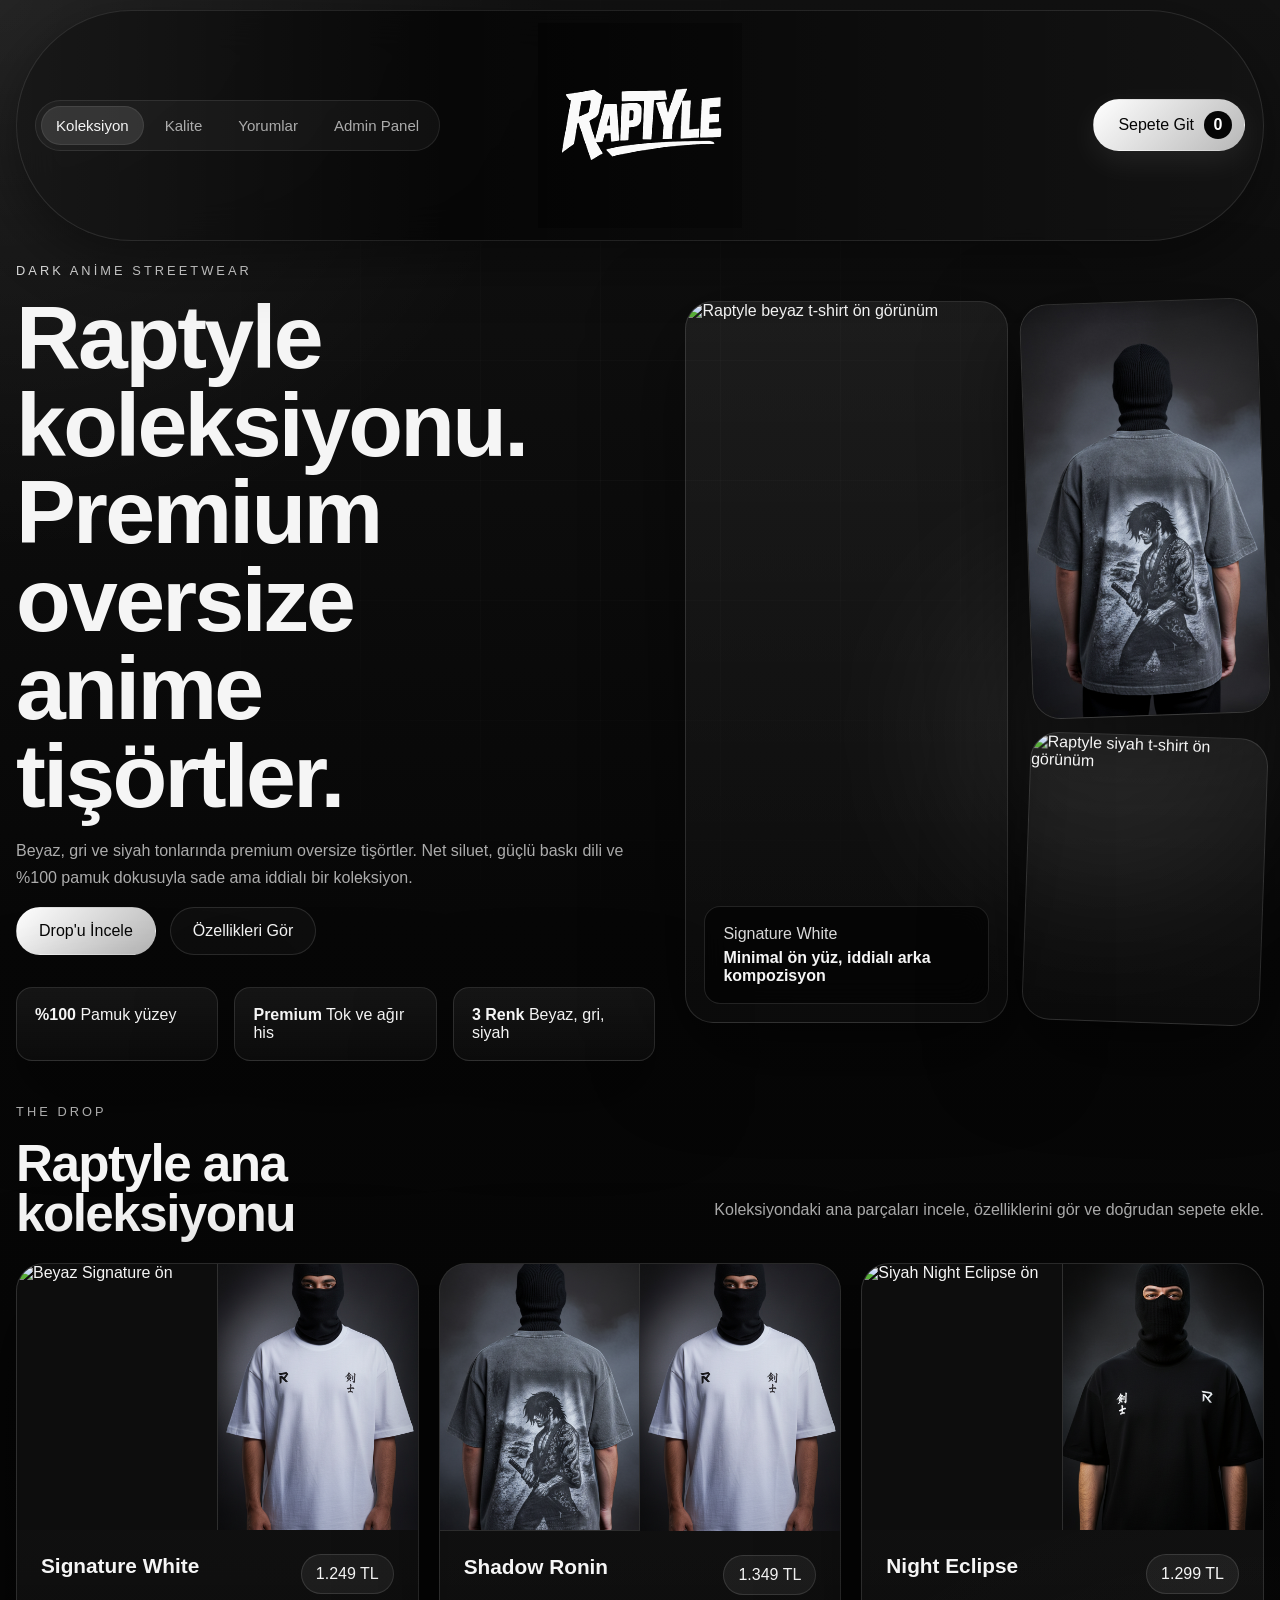
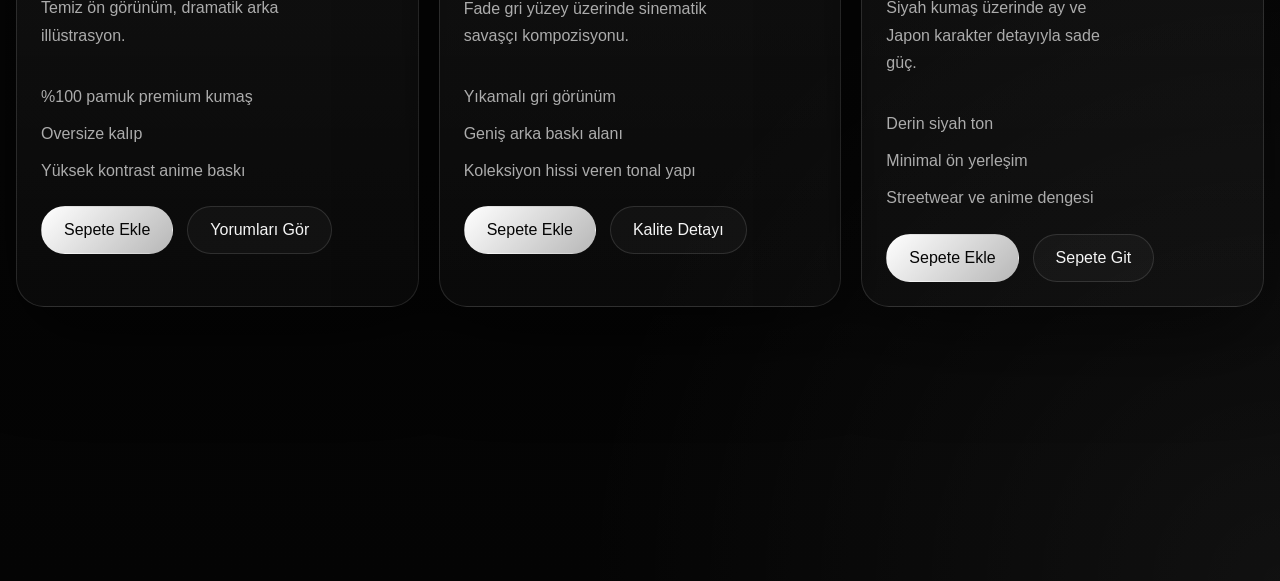
==== index.html @ 667a7235 "ilk yükleme" ====
<!DOCTYPE html>
<html lang="tr">
  <head>
    <meta charset="UTF-8" />
    <meta name="viewport" content="width=device-width, initial-scale=1.0" />
    <title>Raptyle | Koleksiyon</title>
    <meta
      name="description"
      content="Raptyle premium anime streetwear koleksiyonu. Oversize kalıp, %100 pamuk ve koyu estetik bir marka deneyimi."
    />
    <link rel="stylesheet" href="./styles.css" />
  </head>
  <body data-page="home">
    <div class="site-shell">
      <header class="topbar">
        <nav class="nav">
          <a class="active" href="./index.html">Koleksiyon</a>
          <a href="./kalite.html">Kalite</a>
          <a href="./yorumlar.html">Yorumlar</a>
          <a href="./admin.html">Admin Panel</a>
        </nav>
        <a class="brand brand-inline" href="./index.html" aria-label="Raptyle ana sayfa">
          <img src="./images/logo.png" alt="Raptyle logo" />
        </a>
        <div class="topbar-actions">
          <a class="button primary cart-link" href="./sepet.html">
            Sepete Git
            <span class="cart-count" data-cart-count>0</span>
          </a>
        </div>
      </header>

      <main>
        <section class="hero hero-home">
          <div class="hero-copy reveal">
            <p class="eyebrow">Dark Anime Streetwear</p>
            <h1>Raptyle koleksiyonu. Premium oversize anime tişörtler.</h1>
            <p class="hero-text">
              Beyaz, gri ve siyah tonlarında premium oversize tişörtler. Net siluet,
              güçlü baskı dili ve %100 pamuk dokusuyla sade ama iddialı bir koleksiyon.
            </p>
            <div class="hero-actions">
              <a class="button primary" href="#urunler">Drop'u İncele</a>
              <a class="button secondary" href="./kalite.html">Özellikleri Gör</a>
            </div>
            <ul class="hero-metrics" aria-label="Marka özellikleri">
              <li>
                <strong>%100</strong>
                <span>Pamuk yüzey</span>
              </li>
              <li>
                <strong>Premium</strong>
                <span>Tok ve ağır his</span>
              </li>
              <li>
                <strong>3 Renk</strong>
                <span>Beyaz, gri, siyah</span>
              </li>
            </ul>
          </div>

          <div class="hero-showcase reveal stagger-1">
            <article class="floating-card tall">
              <img src="./images/beyaz ön.jpg" alt="Raptyle beyaz t-shirt ön görünüm" />
              <div class="floating-meta">
                <span>Signature White</span>
                <strong>Minimal ön yüz, iddialı arka kompozisyon</strong>
              </div>
            </article>
            <article class="floating-card small tilt-left">
              <img src="./images/gri_arka.jpg" alt="Raptyle gri t-shirt arka görünüm" />
            </article>
            <article class="floating-card small tilt-right">
              <img src="./images/siyah ön.jpg" alt="Raptyle siyah t-shirt ön görünüm" />
            </article>
          </div>
        </section>

        <section class="collection" id="urunler">
          <div class="section-heading reveal">
            <div>
              <p class="eyebrow">The Drop</p>
              <h2>Raptyle ana koleksiyonu</h2>
            </div>
            <p>
              Koleksiyondaki ana parçaları incele, özelliklerini gör ve doğrudan sepete ekle.
            </p>
          </div>

          <div class="product-grid">
            <article class="product-card reveal">
              <div class="product-gallery">
                <img src="./images/beyaz ön.jpg" alt="Beyaz Signature ön" />
                <img src="./images/beyaz arka.jpg" alt="Beyaz Signature arka" />
              </div>
              <div class="product-body">
                <div class="product-head">
                  <div>
                    <h3>Signature White</h3>
                    <p>Temiz ön görünüm, dramatik arka illüstrasyon.</p>
                  </div>
                  <span class="price">1.249 TL</span>
                </div>
                <ul class="product-specs">
                  <li>%100 pamuk premium kumaş</li>
                  <li>Oversize kalıp</li>
                  <li>Yüksek kontrast anime baskı</li>
                </ul>
                <div class="product-actions">
                  <button
                    class="button primary add-to-cart"
                    type="button"
                    data-product-id="signature-white"
                    data-product-name="Signature White"
                    data-product-price="1249"
                    data-product-image="./images/beyaz ön.jpg"
                  >
                    Sepete Ekle
                  </button>
                  <a class="button secondary" href="./yorumlar.html">Yorumları Gör</a>
                </div>
              </div>
            </article>

            <article class="product-card reveal stagger-1">
              <div class="product-gallery">
                <img src="./images/gri_arka.jpg" alt="Gri Shadow Ronin arka" />
                <img src="./images/beyaz arka.jpg" alt="Gri Shadow Ronin detay görünüm" />
              </div>
              <div class="product-body">
                <div class="product-head">
                  <div>
                    <h3>Shadow Ronin</h3>
                    <p>Fade gri yüzey üzerinde sinematik savaşçı kompozisyonu.</p>
                  </div>
                  <span class="price">1.349 TL</span>
                </div>
                <ul class="product-specs">
                  <li>Yıkamalı gri görünüm</li>
                  <li>Geniş arka baskı alanı</li>
                  <li>Koleksiyon hissi veren tonal yapı</li>
                </ul>
                <div class="product-actions">
                  <button
                    class="button primary add-to-cart"
                    type="button"
                    data-product-id="shadow-ronin"
                    data-product-name="Shadow Ronin"
                    data-product-price="1349"
                    data-product-image="./images/gri_arka.jpg"
                  >
                    Sepete Ekle
                  </button>
                  <a class="button secondary" href="./kalite.html">Kalite Detayı</a>
                </div>
              </div>
            </article>

            <article class="product-card reveal stagger-2">
              <div class="product-gallery">
                <img src="./images/siyah ön.jpg" alt="Siyah Night Eclipse ön" />
                <img src="./images/siyah arka.jpg" alt="Siyah Night Eclipse ikinci görünüm" />
              </div>
              <div class="product-body">
                <div class="product-head">
                  <div>
                    <h3>Night Eclipse</h3>
                    <p>Siyah kumaş üzerinde ay ve Japon karakter detayıyla sade güç.</p>
                  </div>
                  <span class="price">1.299 TL</span>
                </div>
                <ul class="product-specs">
                  <li>Derin siyah ton</li>
                  <li>Minimal ön yerleşim</li>
                  <li>Streetwear ve anime dengesi</li>
                </ul>
                <div class="product-actions">
                  <button
                    class="button primary add-to-cart"
                    type="button"
                    data-product-id="night-eclipse"
                    data-product-name="Night Eclipse"
                    data-product-price="1299"
                    data-product-image="./images/siyah ön.jpg"
                  >
                    Sepete Ekle
                  </button>
                  <a class="button secondary" href="./sepet.html">Sepete Git</a>
                </div>
              </div>
            </article>
          </div>
        </section>

        <section class="premium-banner reveal">
          <p>Premium Streetwear</p>
        </section>
      </main>
    </div>

    <script src="./script.js"></script>
  </body>
</html>
---- styles.css ----
:root {
  --bg: #050505;
  --bg-alt: #0d0d0d;
  --panel: rgba(255, 255, 255, 0.05);
  --panel-strong: rgba(255, 255, 255, 0.08);
  --line: rgba(255, 255, 255, 0.12);
  --line-strong: rgba(255, 255, 255, 0.22);
  --text: #f5f5f5;
  --muted: #acacac;
  --accent: #ededed;
  --shadow: 0 28px 90px rgba(0, 0, 0, 0.5);
  --radius-xl: 28px;
  --radius-lg: 22px;
  --radius-md: 16px;
}

* {
  box-sizing: border-box;
}

html {
  scroll-behavior: smooth;
}

body {
  margin: 0;
  min-height: 100vh;
  color: var(--text);
  background:
    radial-gradient(circle at top left, rgba(255, 255, 255, 0.08), transparent 22%),
    radial-gradient(circle at bottom right, rgba(255, 255, 255, 0.05), transparent 28%),
    linear-gradient(180deg, #121212 0%, #070707 42%, #040404 100%);
  font-family: "Manrope", "Avenir Next", "Segoe UI", "Helvetica Neue", Arial, sans-serif;
  overflow-x: hidden;
}

body::before {
  content: "";
  position: fixed;
  inset: 0;
  pointer-events: none;
  background-image:
    linear-gradient(rgba(255, 255, 255, 0.025) 1px, transparent 1px),
    linear-gradient(90deg, rgba(255, 255, 255, 0.025) 1px, transparent 1px);
  background-size: 120px 120px;
  mask-image: radial-gradient(circle at center, black, transparent 78%);
}

img {
  display: block;
  width: 100%;
}

a {
  color: inherit;
  text-decoration: none;
}

button,
input,
select,
textarea {
  font: inherit;
}

.site-shell {
  width: min(1600px, calc(100% - 32px));
  margin: 0 auto;
  padding-bottom: 56px;
}

.topbar {
  position: sticky;
  top: 10px;
  z-index: 40;
  display: grid;
  grid-template-columns: 1fr auto 1fr;
  align-items: center;
  gap: clamp(12px, 3vw, 42px);
  padding: 12px 18px;
  margin-top: 8px;
  border: 1px solid rgba(255, 255, 255, 0.1);
  border-radius: 999px;
  backdrop-filter: blur(20px) saturate(150%);
  background:
    linear-gradient(90deg, rgba(255, 255, 255, 0.06), transparent 35%, rgba(255, 255, 255, 0.05)),
    rgba(5, 5, 5, 0.78);
  box-shadow: 0 18px 58px rgba(0, 0, 0, 0.42);
}

.brand-inline {
  display: inline-flex;
  align-items: center;
  justify-self: center;
  width: clamp(150px, 16vw, 230px);
  padding: 0;
  transition: transform 180ms ease;
}

.brand-inline:hover {
  transform: translateY(-2px);
}

.brand-inline img {
  width: 100%;
  height: auto;
  display: block;
  mix-blend-mode: screen;
  filter: brightness(1.22) contrast(1.18);
  opacity: 0.98;
}

.nav,
.topbar-actions,
.hero-actions,
.product-actions,
.cta-actions {
  display: flex;
  align-items: center;
  gap: 14px;
}

.nav {
  justify-self: start;
  gap: 6px;
  padding: 5px;
  border-radius: 999px;
  border: 1px solid rgba(255, 255, 255, 0.09);
  background: rgba(255, 255, 255, 0.04);
  color: var(--muted);
}

.topbar-actions {
  justify-self: end;
}

.nav a {
  position: relative;
  padding: 11px 15px;
  border-radius: 999px;
  font-size: 0.94rem;
  transition: color 180ms ease, background 180ms ease, box-shadow 180ms ease;
}

.nav a::after {
  display: none;
}

.nav a:hover,
.nav a.active {
  color: var(--text);
  background: rgba(255, 255, 255, 0.1);
  box-shadow: inset 0 0 0 1px rgba(255, 255, 255, 0.08);
}

.button {
  display: inline-flex;
  align-items: center;
  justify-content: center;
  min-height: 48px;
  padding: 0 22px;
  border-radius: 999px;
  border: 1px solid var(--line);
  cursor: pointer;
  transition:
    transform 180ms ease,
    border-color 180ms ease,
    background 180ms ease,
    box-shadow 180ms ease;
}

.button:hover {
  transform: translateY(-2px);
  box-shadow: 0 14px 30px rgba(0, 0, 0, 0.25);
}

.button.primary {
  color: #050505;
  border-color: transparent;
  background: linear-gradient(135deg, #ffffff, #b7b7b7);
}

.button.secondary {
  background: rgba(255, 255, 255, 0.03);
  color: var(--text);
}

.button.small {
  min-height: 42px;
}

.cart-link {
  gap: 10px;
  min-height: 52px;
  padding-inline: 24px 12px;
  box-shadow: 0 10px 32px rgba(255, 255, 255, 0.08);
}

.cart-count {
  min-width: 28px;
  height: 28px;
  padding: 0 8px;
  display: inline-flex;
  align-items: center;
  justify-content: center;
  border-radius: 999px;
  background: #050505;
  color: #050505;
  color: #fff;
  font-weight: 700;
}

main {
  display: grid;
  gap: 34px;
}

.hero {
  display: grid;
  grid-template-columns: 1.05fr 0.95fr;
  gap: 30px;
  align-items: center;
  min-height: calc(100vh - 110px);
  padding: 24px 0 6px;
}

.hero-home::after {
  content: "";
  position: absolute;
  inset: auto 0 0 auto;
  width: 340px;
  height: 340px;
  filter: blur(80px);
  background: rgba(255, 255, 255, 0.08);
  border-radius: 50%;
  z-index: -1;
}

.eyebrow {
  margin: 0 0 16px;
  text-transform: uppercase;
  letter-spacing: 0.24em;
  color: #dadada;
  font-size: 0.8rem;
}

.hero h1,
.section-heading h2,
.featured-copy h2,
.cta-panel h2,
.split-copy h2 {
  margin: 0;
  font-family: "Manrope", "Avenir Next", "Segoe UI", "Helvetica Neue", Arial, sans-serif;
  font-weight: 800;
  line-height: 0.98;
  letter-spacing: -0.03em;
}

.hero h1 {
  font-size: clamp(2.9rem, 7vw, 6.2rem);
  max-width: 11ch;
}

.hero-text,
.section-heading p,
.product-head p,
.product-specs,
.split-copy p,
.stat-card p,
.review-card p,
.empty-cart p,
.cart-summary p,
.featured-copy p {
  color: var(--muted);
  line-height: 1.7;
}

.hero-metrics,
.featured-badges,
.spec-list,
.timeline {
  list-style: none;
  padding: 0;
  margin: 0;
}

.hero-metrics {
  display: grid;
  grid-template-columns: repeat(3, minmax(0, 1fr));
  gap: 16px;
  margin-top: 32px;
}

.hero-metrics li,
.product-card,
.floating-card,
.featured-strip,
.stat-card,
.review-shell,
.review-form,
.rating-summary,
.cart-layout,
.cart-summary,
.empty-cart,
.cta-panel,
.timeline li {
  border: 1px solid var(--line);
  background: linear-gradient(180deg, rgba(255, 255, 255, 0.06), rgba(255, 255, 255, 0.025));
  box-shadow: var(--shadow);
}

.hero-metrics li {
  padding: 18px;
  border-radius: var(--radius-md);
}

.hero-showcase {
  display: grid;
  grid-template-columns: 1.15fr 0.85fr;
  gap: 18px;
  min-height: 0;
}

.floating-card {
  position: relative;
  overflow: hidden;
  border-radius: var(--radius-xl);
  transform: translateZ(0);
  animation: drift 8s ease-in-out infinite;
}

.floating-card.tall {
  grid-row: span 2;
  min-height: min(68vh, 760px);
}

.floating-card.small {
  min-height: min(32vh, 320px);
}

.floating-card img {
  height: 100%;
  object-fit: cover;
  transition: transform 380ms ease;
}

.floating-card:hover img,
.product-card:hover img {
  transform: scale(1.04);
}

.tilt-left {
  animation-delay: 0.4s;
  transform: rotate(-2deg);
}

.tilt-right {
  animation-delay: 0.7s;
  transform: rotate(2deg);
}

.floating-meta {
  position: absolute;
  left: 18px;
  right: 18px;
  bottom: 18px;
  padding: 18px;
  border-radius: var(--radius-md);
  border: 1px solid var(--line);
  background: rgba(0, 0, 0, 0.58);
  backdrop-filter: blur(14px);
}

.floating-meta span {
  display: block;
  color: #d9d9d9;
  margin-bottom: 6px;
}

.featured-strip,
.cta-panel,
.content-split,
.review-header {
  border-radius: var(--radius-xl);
}

.featured-strip {
  display: grid;
  grid-template-columns: 1fr auto;
  gap: 24px;
  padding: 30px;
}

.featured-badges {
  display: flex;
  align-items: center;
  flex-wrap: wrap;
  gap: 12px;
  justify-content: flex-end;
}

.featured-badges span,
.tag {
  padding: 12px 16px;
  border-radius: 999px;
  border: 1px solid var(--line);
  background: rgba(255, 255, 255, 0.04);
  color: #dcdcdc;
}

.section-heading {
  display: flex;
  align-items: end;
  justify-content: space-between;
  gap: 18px;
}

.section-heading h2,
.featured-copy h2,
.split-copy h2,
.cta-panel h2 {
  font-size: clamp(2.1rem, 4vw, 4.4rem);
  max-width: 11ch;
}

.section-heading p {
  max-width: 600px;
}

.collection {
  display: grid;
  gap: 24px;
}

.product-grid,
.stats-grid {
  display: grid;
  grid-template-columns: repeat(3, minmax(0, 1fr));
  gap: 20px;
}

.product-card {
  overflow: hidden;
  border-radius: var(--radius-xl);
  transition: transform 220ms ease, border-color 220ms ease;
}

.product-card:hover {
  transform: translateY(-4px);
  border-color: var(--line-strong);
}

.product-gallery {
  display: grid;
  grid-template-columns: 1fr 1fr;
  gap: 1px;
  background: var(--line);
}

.product-gallery img {
  aspect-ratio: 3 / 4;
  object-fit: cover;
  background: var(--bg-alt);
}

.product-body {
  padding: 24px;
}

.product-head {
  display: flex;
  justify-content: space-between;
  align-items: start;
  gap: 16px;
}

.product-head h3,
.review-form h3,
.cart-summary h3 {
  margin: 0 0 8px;
  font-size: 1.3rem;
}

.price {
  white-space: nowrap;
  padding: 10px 14px;
  border-radius: 999px;
  background: rgba(255, 255, 255, 0.06);
  border: 1px solid var(--line);
}

.product-specs {
  margin: 18px 0 22px;
  padding: 0;
  list-style: none;
}

.product-specs li + li,
.spec-list li + li,
.timeline li + li {
  margin-top: 10px;
}

.product-actions {
  flex-wrap: wrap;
}

.content-split {
  display: grid;
  grid-template-columns: 0.95fr 1.05fr;
  gap: 24px;
}

.split-copy,
.split-visual,
.review-shell,
.cart-layout {
  border: 1px solid var(--line);
  box-shadow: var(--shadow);
}

.split-copy,
.review-shell,
.cart-layout {
  padding: 30px;
  background: linear-gradient(180deg, rgba(255, 255, 255, 0.055), rgba(255, 255, 255, 0.02));
}

.split-visual {
  overflow: hidden;
  border-radius: var(--radius-xl);
}

.split-visual img {
  height: 100%;
  object-fit: cover;
}

.spec-list li {
  color: var(--muted);
}

.quality-feature-grid {
  display: grid;
  grid-template-columns: repeat(2, minmax(0, 1fr));
  gap: 14px;
  margin-top: 26px;
}

.quality-feature-card {
  padding: 18px;
  border-radius: var(--radius-lg);
  border: 1px solid var(--line);
  background: rgba(255, 255, 255, 0.04);
}

.quality-feature-card span {
  display: inline-block;
  margin-bottom: 10px;
  color: #d8d8d8;
  letter-spacing: 0.12em;
  text-transform: uppercase;
  font-size: 0.78rem;
}

.quality-feature-card strong {
  display: block;
  margin-bottom: 8px;
  font-size: 1.05rem;
}

.quality-feature-card p {
  margin: 0;
  color: var(--muted);
  line-height: 1.65;
}

.stats-grid {
  margin-top: 8px;
}

.stat-card {
  padding: 26px;
  border-radius: var(--radius-xl);
}

.stat-card strong {
  display: block;
  margin-bottom: 10px;
  font-size: 2rem;
}

.timeline {
  display: grid;
  gap: 14px;
}

.timeline li {
  padding: 22px;
  border-radius: var(--radius-lg);
}

.timeline h3 {
  margin: 0 0 8px;
}

.review-header {
  display: grid;
  grid-template-columns: 320px 1fr;
  gap: 22px;
}

.rating-summary,
.review-shell {
  padding: 28px;
}

.rating-circle {
  width: 190px;
  height: 190px;
  margin: 0 auto 24px;
  display: grid;
  place-items: center;
  border-radius: 50%;
  background:
    radial-gradient(circle at center, #101010 55%, transparent 56%),
    conic-gradient(#f4f4f4 0 82%, rgba(255, 255, 255, 0.08) 82% 100%);
}

.rating-circle strong {
  font-size: 3.25rem;
}

.rating-bars {
  display: grid;
  gap: 12px;
}

.rating-bars div {
  display: grid;
  grid-template-columns: 18px 1fr;
  gap: 12px;
  align-items: center;
}

.rating-bars span {
  color: var(--muted);
}

.rating-bars i {
  display: block;
  height: 8px;
  overflow: hidden;
  border-radius: 999px;
  background: rgba(255, 255, 255, 0.07);
}

.rating-bars b {
  display: block;
  height: 100%;
  background: linear-gradient(90deg, #ffffff, #7b7b7b);
}

.reviews-layout {
  display: grid;
  grid-template-columns: 1fr 420px;
  gap: 20px;
  margin-top: 22px;
}

.review-list,
.review-form {
  display: grid;
  gap: 14px;
}

.review-card {
  padding: 18px;
  border-radius: var(--radius-md);
  border: 1px solid var(--line);
  background: rgba(255, 255, 255, 0.03);
}

.review-head {
  display: flex;
  justify-content: space-between;
  gap: 14px;
  margin-bottom: 10px;
}

.review-head strong {
  display: block;
}

.review-head span,
.review-meta {
  color: var(--muted);
  font-size: 0.92rem;
}

.field-row {
  display: grid;
  grid-template-columns: 1fr 1fr;
  gap: 14px;
}

.review-form label {
  display: grid;
  gap: 8px;
}

.review-form input,
.review-form select,
.review-form textarea {
  width: 100%;
  padding: 14px 16px;
  color: var(--text);
  border-radius: 14px;
  border: 1px solid var(--line);
  background: rgba(255, 255, 255, 0.04);
}

.review-form textarea {
  resize: vertical;
  min-height: 140px;
}

.cart-layout {
  display: grid;
  grid-template-columns: 1fr 360px;
  gap: 22px;
  border-radius: var(--radius-xl);
}

.cart-items {
  display: grid;
  gap: 16px;
}

.cart-item {
  display: grid;
  grid-template-columns: 110px 1fr auto;
  gap: 18px;
  padding: 16px;
  border-radius: var(--radius-lg);
  border: 1px solid var(--line);
  background: rgba(255, 255, 255, 0.03);
}

.cart-item img {
  aspect-ratio: 1 / 1;
  object-fit: cover;
  border-radius: 14px;
}

.cart-item h3 {
  margin: 0 0 6px;
}

.cart-meta {
  color: var(--muted);
}

.quantity-row {
  display: flex;
  align-items: center;
  gap: 10px;
  margin-top: 16px;
}

.quantity-button,
.remove-button {
  display: inline-flex;
  align-items: center;
  justify-content: center;
  min-width: 38px;
  height: 38px;
  padding: 0 12px;
  border: 1px solid var(--line);
  color: var(--text);
  background: rgba(255, 255, 255, 0.04);
  border-radius: 999px;
  cursor: pointer;
}

.cart-summary,
.empty-cart {
  padding: 26px;
  border-radius: var(--radius-xl);
}

.admin-hero,
.admin-layout {
  display: grid;
  grid-template-columns: 1fr 360px;
  gap: 22px;
  align-items: stretch;
}

.admin-hero,
.admin-form,
.admin-summary,
.admin-product-card {
  border: 1px solid var(--line);
  background: linear-gradient(180deg, rgba(255, 255, 255, 0.055), rgba(255, 255, 255, 0.02));
  box-shadow: var(--shadow);
  border-radius: var(--radius-xl);
}

.admin-hero {
  padding: 32px;
  align-items: center;
}

.admin-hero h1,
.admin-form h2,
.admin-summary h2 {
  margin: 0 0 12px;
}

.admin-hero p,
.admin-note,
.admin-product-content p {
  color: var(--muted);
  line-height: 1.7;
}

.admin-hero-stat {
  display: grid;
  place-items: center;
  min-height: 210px;
  border-radius: 50%;
  border: 1px solid var(--line);
  background:
    radial-gradient(circle at center, rgba(255, 255, 255, 0.12), transparent 62%),
    rgba(255, 255, 255, 0.04);
}

.admin-hero-stat strong {
  display: block;
  font-size: clamp(3rem, 7vw, 6rem);
  line-height: 0.8;
}

.admin-hero-stat span {
  display: block;
  margin-top: 14px;
  color: var(--muted);
}

.admin-form,
.admin-summary {
  padding: 28px;
}

.admin-form {
  display: grid;
  gap: 14px;
}

.admin-form label {
  display: grid;
  gap: 8px;
}

.admin-form input,
.admin-form select,
.admin-form textarea {
  width: 100%;
  padding: 14px 16px;
  color: var(--text);
  border-radius: 14px;
  border: 1px solid var(--line);
  background: rgba(255, 255, 255, 0.04);
}

.admin-form textarea {
  resize: vertical;
  min-height: 130px;
}

.admin-form-actions,
.admin-product-actions,
.admin-product-meta {
  display: flex;
  flex-wrap: wrap;
  gap: 10px;
}

.admin-products-section {
  display: grid;
  gap: 22px;
}

.admin-product-list {
  display: grid;
  gap: 18px;
}

.admin-product-card {
  display: grid;
  grid-template-columns: 180px 1fr;
  overflow: hidden;
}

.admin-product-card.is-archived {
  opacity: 0.58;
}

.admin-product-card img {
  height: 100%;
  min-height: 240px;
  object-fit: cover;
}

.admin-product-content {
  padding: 24px;
  display: grid;
  gap: 14px;
}

.admin-product-head {
  display: flex;
  justify-content: space-between;
  gap: 18px;
}

.admin-product-head h3 {
  margin: 6px 0 0;
  font-size: 1.45rem;
}

.admin-product-head span,
.admin-product-meta span {
  color: var(--muted);
  font-size: 0.9rem;
}

.admin-product-head b,
.admin-product-meta span {
  padding: 9px 12px;
  border-radius: 999px;
  border: 1px solid var(--line);
  background: rgba(255, 255, 255, 0.04);
  white-space: nowrap;
}

.checkout-layout {
  display: grid;
  grid-template-columns: 1fr 420px;
  gap: 22px;
}

.checkout-form,
.checkout-summary {
  padding: 30px;
  border-radius: var(--radius-xl);
  border: 1px solid var(--line);
  background: linear-gradient(180deg, rgba(255, 255, 255, 0.055), rgba(255, 255, 255, 0.02));
  box-shadow: var(--shadow);
}

.checkout-form {
  display: grid;
  gap: 14px;
}

.checkout-form h1,
.checkout-summary h2 {
  margin: 0 0 10px;
}

.checkout-intro,
.checkout-status,
.checkout-payment-placeholder span {
  color: var(--muted);
  line-height: 1.7;
}

.checkout-form label {
  display: grid;
  gap: 8px;
}

.checkout-form input,
.checkout-form textarea {
  width: 100%;
  padding: 14px 16px;
  color: var(--text);
  border-radius: 14px;
  border: 1px solid var(--line);
  background: rgba(255, 255, 255, 0.04);
}

.checkout-form textarea {
  resize: vertical;
}

.checkout-payment-placeholder,
.checkout-status {
  padding: 18px;
  border-radius: var(--radius-lg);
  border: 1px dashed var(--line-strong);
  background: rgba(255, 255, 255, 0.035);
}

.checkout-payment-placeholder strong,
.checkout-payment-placeholder span {
  display: block;
}

.checkout-payment-placeholder strong {
  margin-bottom: 6px;
}

.checkout-items {
  display: grid;
  gap: 14px;
}

.checkout-item {
  display: grid;
  grid-template-columns: 74px 1fr auto;
  gap: 14px;
  align-items: center;
  padding: 14px;
  border-radius: var(--radius-lg);
  border: 1px solid var(--line);
  background: rgba(255, 255, 255, 0.035);
}

.checkout-item img {
  aspect-ratio: 1 / 1;
  object-fit: cover;
  border-radius: 12px;
}

.checkout-item span {
  display: block;
  margin-top: 6px;
  color: var(--muted);
  font-size: 0.92rem;
}

.checkout-status.is-success {
  color: #ffffff;
  border-style: solid;
  background: rgba(255, 255, 255, 0.08);
}

.summary-row {
  display: flex;
  justify-content: space-between;
  margin: 14px 0;
  color: var(--muted);
}

.summary-total {
  display: flex;
  justify-content: space-between;
  margin: 22px 0;
  padding-top: 18px;
  border-top: 1px solid var(--line);
  font-size: 1.25rem;
}

.cart-checkout-actions {
  display: grid;
  gap: 12px;
}

.checkout-cta {
  position: relative;
  display: grid;
  gap: 6px;
  padding: 20px 22px;
  overflow: hidden;
  border-radius: var(--radius-lg);
  color: #050505;
  background:
    linear-gradient(135deg, rgba(255, 255, 255, 0.98), rgba(180, 180, 180, 0.96));
  box-shadow: 0 18px 45px rgba(255, 255, 255, 0.1);
  transition: transform 180ms ease, box-shadow 180ms ease;
}

.checkout-cta::after {
  content: "";
  position: absolute;
  inset: 0;
  pointer-events: none;
  background: linear-gradient(110deg, transparent 20%, rgba(255, 255, 255, 0.55), transparent 55%);
  transform: translateX(-100%);
  transition: transform 420ms ease;
}

.checkout-cta:hover {
  transform: translateY(-3px);
  box-shadow: 0 24px 60px rgba(255, 255, 255, 0.14);
}

.checkout-cta:hover::after {
  transform: translateX(100%);
}

.checkout-cta span {
  font-size: 1.15rem;
  font-weight: 800;
}

.checkout-cta b {
  font-size: 0.9rem;
  color: rgba(5, 5, 5, 0.65);
}

.continue-shopping-link {
  display: inline-flex;
  justify-content: center;
  padding: 14px 18px;
  border-radius: 999px;
  border: 1px solid var(--line);
  color: var(--text);
  background: rgba(255, 255, 255, 0.035);
  transition: background 180ms ease, transform 180ms ease;
}

.continue-shopping-link:hover {
  transform: translateY(-2px);
  background: rgba(255, 255, 255, 0.08);
}

.toast {
  position: fixed;
  right: 22px;
  bottom: 22px;
  z-index: 70;
  padding: 14px 18px;
  border-radius: 14px;
  border: 1px solid var(--line);
  background: rgba(11, 11, 11, 0.92);
  box-shadow: var(--shadow);
  transform: translateY(20px);
  opacity: 0;
  pointer-events: none;
  transition: opacity 220ms ease, transform 220ms ease;
}

.toast.show {
  opacity: 1;
  transform: translateY(0);
}

.premium-banner {
  display: grid;
  place-items: center;
  min-height: 180px;
  margin-top: 4px;
  border-radius: var(--radius-xl);
  border: 1px solid var(--line);
  background:
    radial-gradient(circle at center, rgba(255, 255, 255, 0.12), transparent 48%),
    linear-gradient(180deg, rgba(255, 255, 255, 0.05), rgba(255, 255, 255, 0.02));
  box-shadow: var(--shadow);
  text-align: center;
}

.premium-banner p {
  margin: 0;
  font-family: "Manrope", "Avenir Next", "Segoe UI", "Helvetica Neue", Arial, sans-serif;
  font-weight: 800;
  font-size: clamp(2.4rem, 6vw, 5rem);
  letter-spacing: 0.08em;
  text-transform: uppercase;
  color: var(--accent);
}

.reveal {
  opacity: 0;
  transform: translateY(28px);
  transition: opacity 650ms ease, transform 650ms ease;
}

.reveal.in-view {
  opacity: 1;
  transform: translateY(0);
}

.stagger-1 {
  transition-delay: 120ms;
}

.stagger-2 {
  transition-delay: 220ms;
}

@keyframes drift {
  0%,
  100% {
    transform: translateY(0);
  }
  50% {
    transform: translateY(-8px);
  }
}

@media (max-width: 1180px) {
  .hero,
  .content-split,
  .review-header,
  .reviews-layout,
  .cart-layout,
  .admin-hero,
  .admin-layout,
  .checkout-layout,
  .section-heading,
  .featured-strip {
    grid-template-columns: 1fr;
  }

  .product-grid,
  .stats-grid {
    grid-template-columns: 1fr;
  }

  .hero {
    min-height: auto;
  }

  .hero-showcase {
    min-height: auto;
  }
}

@media (max-width: 820px) {
  .site-shell {
    width: min(100% - 18px, 1600px);
  }

  .topbar {
    grid-template-columns: 1fr;
    justify-items: center;
    border-radius: 34px;
    padding: 14px;
    top: 6px;
  }

  .brand-inline {
    width: 180px;
  }

  .nav {
    width: 100%;
    justify-content: center;
    flex-wrap: wrap;
    gap: 6px;
    justify-self: center;
  }

  .nav a {
    padding: 10px 13px;
  }

  .topbar-actions,
  .hero-actions,
  .product-actions,
  .cta-actions {
    width: 100%;
    flex-wrap: wrap;
    justify-content: center;
  }

  .hero-showcase,
  .hero-metrics,
  .field-row,
  .cart-item,
  .admin-product-card {
    grid-template-columns: 1fr;
  }

  .quality-feature-grid {
    grid-template-columns: 1fr;
  }

  .hero {
    padding-top: 10px;
  }

  .floating-card.tall,
  .floating-card.small {
    min-height: auto;
  }

  .product-gallery {
    grid-template-columns: 1fr;
  }
}
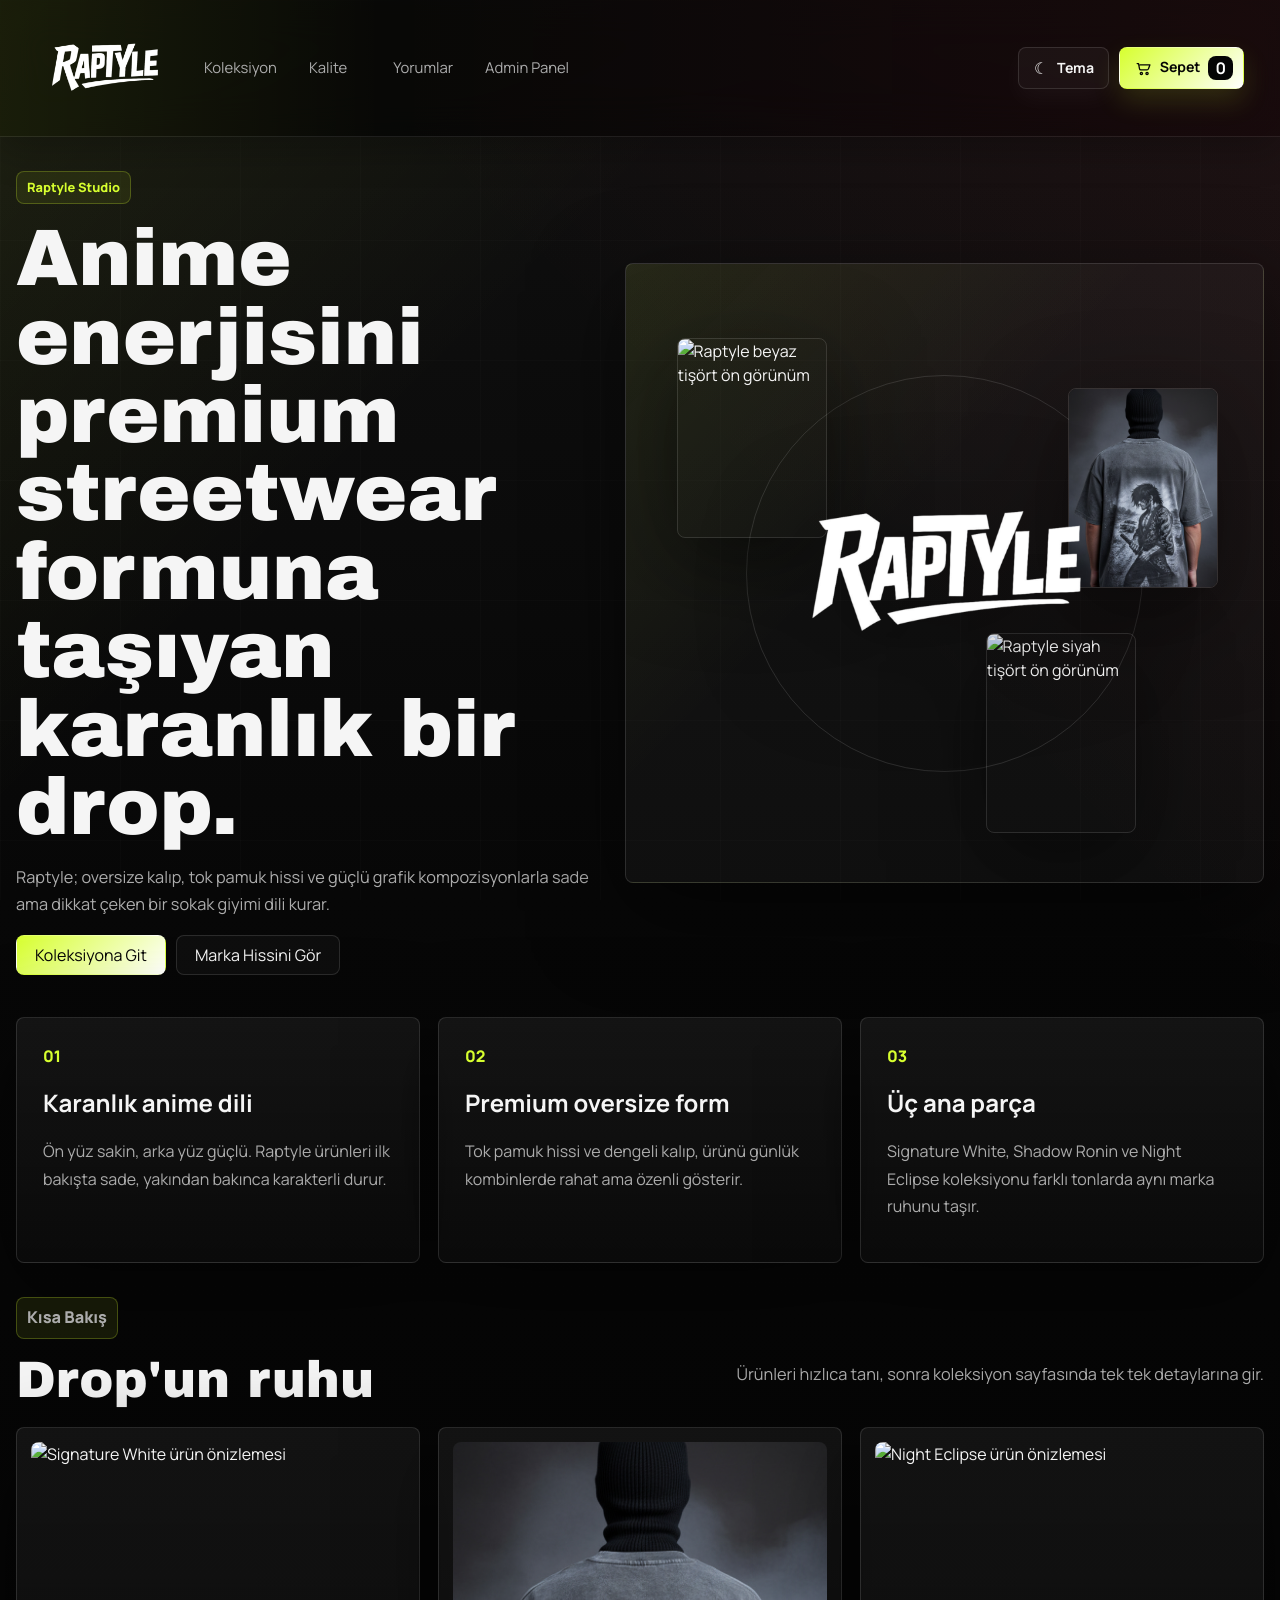
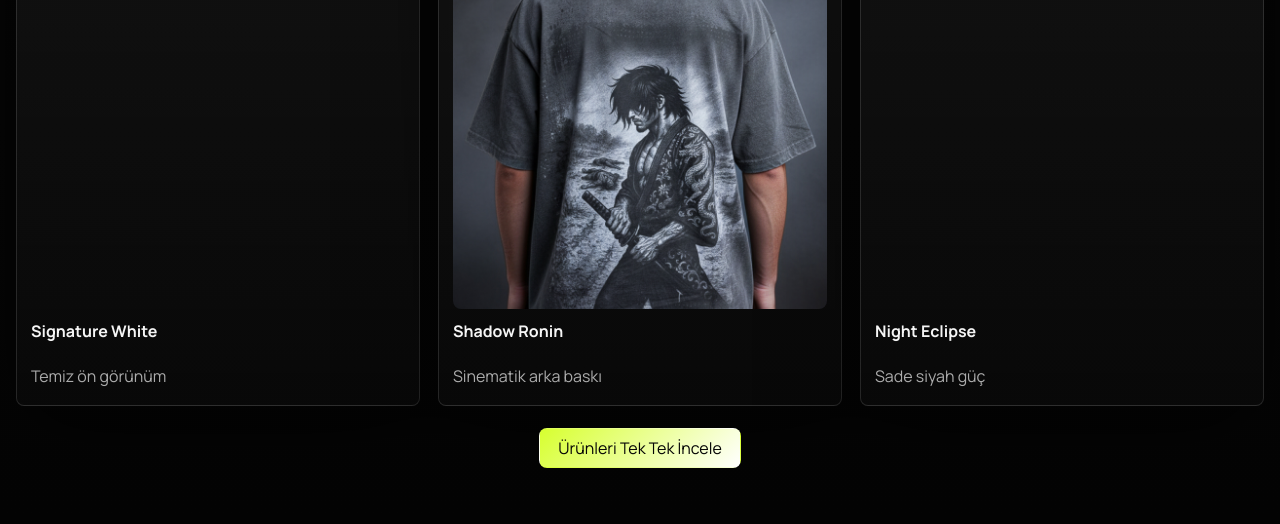
==== commit edb28139: "raptyle site" ====
--- a/index.html
+++ b/index.html
@@ -3,201 +3,125 @@
   <head>
     <meta charset="UTF-8" />
     <meta name="viewport" content="width=device-width, initial-scale=1.0" />
-    <title>Raptyle | Koleksiyon</title>
+    <title>Raptyle | Ana Sayfa</title>
     <meta
       name="description"
-      content="Raptyle premium anime streetwear koleksiyonu. Oversize kalıp, %100 pamuk ve koyu estetik bir marka deneyimi."
+      content="Raptyle premium anime streetwear markası. Oversize kalıp, güçlü grafik dil ve karanlık sokak estetiği."
     />
-    <link rel="stylesheet" href="./styles.css" />
+    <link rel="preconnect" href="https://fonts.googleapis.com" />
+    <link rel="preconnect" href="https://fonts.gstatic.com" crossorigin />
+    <link
+      href="https://fonts.googleapis.com/css2?family=Archivo+Black&family=Manrope:wght@400;500;600;700;800&display=swap&subset=latin-ext"
+      rel="stylesheet"
+    />
+    <link rel="stylesheet" href="./css/style.css" />
   </head>
   <body data-page="home">
     <div class="site-shell">
       <header class="topbar">
-        <nav class="nav">
-          <a class="active" href="./index.html">Koleksiyon</a>
+        <nav class="nav nav-left">
+          <a href="./koleksiyon.html">Koleksiyon</a>
           <a href="./kalite.html">Kalite</a>
-          <a href="./yorumlar.html">Yorumlar</a>
-          <a href="./admin.html">Admin Panel</a>
         </nav>
         <a class="brand brand-inline" href="./index.html" aria-label="Raptyle ana sayfa">
           <img src="./images/logo.png" alt="Raptyle logo" />
         </a>
+        <nav class="nav nav-right">
+          <a href="./yorumlar.html">Yorumlar</a>
+          <a href="./admin.html">Admin Panel</a>
+        </nav>
         <div class="topbar-actions">
-          <a class="button primary cart-link" href="./sepet.html">
-            Sepete Git
+          <button class="theme-toggle" type="button" data-theme-toggle aria-label="Temayı değiştir" aria-pressed="false">
+            <span class="theme-toggle-icon" aria-hidden="true">☾</span>
+            <span class="theme-toggle-label">Tema</span>
+          </button>
+          <a class="button primary cart-link" href="./sepet.html" aria-label="Sepet">
+            <svg viewBox="0 0 24 24" aria-hidden="true">
+              <path d="M3 5h2l1.3 7.2A2 2 0 0 0 8.3 14H17a2 2 0 0 0 1.9-1.4L21 7H7.1" />
+              <circle cx="9" cy="19" r="1.6" />
+              <circle cx="17" cy="19" r="1.6" />
+            </svg>
+            <span class="cart-label">Sepet</span>
             <span class="cart-count" data-cart-count>0</span>
           </a>
         </div>
       </header>
 
       <main>
-        <section class="hero hero-home">
-          <div class="hero-copy reveal">
-            <p class="eyebrow">Dark Anime Streetwear</p>
-            <h1>Raptyle koleksiyonu. Premium oversize anime tişörtler.</h1>
+        <section class="home-hero">
+          <div class="home-hero-copy reveal">
+            <p class="eyebrow">Raptyle Studio</p>
+            <h1>Anime enerjisini premium streetwear formuna taşıyan karanlık bir drop.</h1>
             <p class="hero-text">
-              Beyaz, gri ve siyah tonlarında premium oversize tişörtler. Net siluet,
-              güçlü baskı dili ve %100 pamuk dokusuyla sade ama iddialı bir koleksiyon.
+              Raptyle; oversize kalıp, tok pamuk hissi ve güçlü grafik kompozisyonlarla sade ama
+              dikkat çeken bir sokak giyimi dili kurar.
             </p>
             <div class="hero-actions">
-              <a class="button primary" href="#urunler">Drop'u İncele</a>
-              <a class="button secondary" href="./kalite.html">Özellikleri Gör</a>
+              <a class="button primary" href="./koleksiyon.html">Koleksiyona Git</a>
+              <a class="button secondary" href="./kalite.html">Marka Hissini Gör</a>
             </div>
-            <ul class="hero-metrics" aria-label="Marka özellikleri">
-              <li>
-                <strong>%100</strong>
-                <span>Pamuk yüzey</span>
-              </li>
-              <li>
-                <strong>Premium</strong>
-                <span>Tok ve ağır his</span>
-              </li>
-              <li>
-                <strong>3 Renk</strong>
-                <span>Beyaz, gri, siyah</span>
-              </li>
-            </ul>
           </div>
 
-          <div class="hero-showcase reveal stagger-1">
-            <article class="floating-card tall">
-              <img src="./images/beyaz ön.jpg" alt="Raptyle beyaz t-shirt ön görünüm" />
-              <div class="floating-meta">
-                <span>Signature White</span>
-                <strong>Minimal ön yüz, iddialı arka kompozisyon</strong>
-              </div>
-            </article>
-            <article class="floating-card small tilt-left">
-              <img src="./images/gri_arka.jpg" alt="Raptyle gri t-shirt arka görünüm" />
-            </article>
-            <article class="floating-card small tilt-right">
-              <img src="./images/siyah ön.jpg" alt="Raptyle siyah t-shirt ön görünüm" />
-            </article>
+          <div class="home-orbit reveal stagger-1" aria-label="Raptyle ürün özeti">
+            <img class="orbit-main" src="./images/logo.png" alt="Raptyle marka logosu" />
+            <img class="orbit-piece orbit-one" src="./images/beyaz ön.jpg" alt="Raptyle beyaz tişört ön görünüm" />
+            <img class="orbit-piece orbit-two" src="./images/gri_arka.jpg" alt="Raptyle gri tişört arka görünüm" />
+            <img class="orbit-piece orbit-three" src="./images/siyah ön.jpg" alt="Raptyle siyah tişört ön görünüm" />
           </div>
         </section>
 
-        <section class="collection" id="urunler">
-          <div class="section-heading reveal">
+        <section class="brand-summary">
+          <article class="summary-card reveal">
+            <span>01</span>
+            <h2>Karanlık anime dili</h2>
+            <p>Ön yüz sakin, arka yüz güçlü. Raptyle ürünleri ilk bakışta sade, yakından bakınca karakterli durur.</p>
+          </article>
+          <article class="summary-card reveal stagger-1">
+            <span>02</span>
+            <h2>Premium oversize form</h2>
+            <p>Tok pamuk hissi ve dengeli kalıp, ürünü günlük kombinlerde rahat ama özenli gösterir.</p>
+          </article>
+          <article class="summary-card reveal stagger-2">
+            <span>03</span>
+            <h2>Üç ana parça</h2>
+            <p>Signature White, Shadow Ronin ve Night Eclipse koleksiyonu farklı tonlarda aynı marka ruhunu taşır.</p>
+          </article>
+        </section>
+
+        <section class="home-product-strip reveal">
+          <div class="section-heading">
             <div>
-              <p class="eyebrow">The Drop</p>
-              <h2>Raptyle ana koleksiyonu</h2>
+              <p class="eyebrow">Kısa Bakış</p>
+              <h2>Drop'un ruhu</h2>
             </div>
-            <p>
-              Koleksiyondaki ana parçaları incele, özelliklerini gör ve doğrudan sepete ekle.
-            </p>
+            <p>Ürünleri hızlıca tanı, sonra koleksiyon sayfasında tek tek detaylarına gir.</p>
           </div>
 
-          <div class="product-grid">
-            <article class="product-card reveal">
-              <div class="product-gallery">
-                <img src="./images/beyaz ön.jpg" alt="Beyaz Signature ön" />
-                <img src="./images/beyaz arka.jpg" alt="Beyaz Signature arka" />
-              </div>
-              <div class="product-body">
-                <div class="product-head">
-                  <div>
-                    <h3>Signature White</h3>
-                    <p>Temiz ön görünüm, dramatik arka illüstrasyon.</p>
-                  </div>
-                  <span class="price">1.249 TL</span>
-                </div>
-                <ul class="product-specs">
-                  <li>%100 pamuk premium kumaş</li>
-                  <li>Oversize kalıp</li>
-                  <li>Yüksek kontrast anime baskı</li>
-                </ul>
-                <div class="product-actions">
-                  <button
-                    class="button primary add-to-cart"
-                    type="button"
-                    data-product-id="signature-white"
-                    data-product-name="Signature White"
-                    data-product-price="1249"
-                    data-product-image="./images/beyaz ön.jpg"
-                  >
-                    Sepete Ekle
-                  </button>
-                  <a class="button secondary" href="./yorumlar.html">Yorumları Gör</a>
-                </div>
-              </div>
-            </article>
+          <div class="mini-product-row">
+            <a class="mini-product" href="./urun-signature-white.html">
+              <img src="./images/beyaz ön.jpg" alt="Signature White ürün önizlemesi" />
+              <strong>Signature White</strong>
+              <span>Temiz ön görünüm</span>
+            </a>
+            <a class="mini-product" href="./urun-shadow-ronin.html">
+              <img src="./images/gri_arka.jpg" alt="Shadow Ronin ürün önizlemesi" />
+              <strong>Shadow Ronin</strong>
+              <span>Sinematik arka baskı</span>
+            </a>
+            <a class="mini-product" href="./urun-night-eclipse.html">
+              <img src="./images/siyah ön.jpg" alt="Night Eclipse ürün önizlemesi" />
+              <strong>Night Eclipse</strong>
+              <span>Sade siyah güç</span>
+            </a>
+          </div>
 
-            <article class="product-card reveal stagger-1">
-              <div class="product-gallery">
-                <img src="./images/gri_arka.jpg" alt="Gri Shadow Ronin arka" />
-                <img src="./images/beyaz arka.jpg" alt="Gri Shadow Ronin detay görünüm" />
-              </div>
-              <div class="product-body">
-                <div class="product-head">
-                  <div>
-                    <h3>Shadow Ronin</h3>
-                    <p>Fade gri yüzey üzerinde sinematik savaşçı kompozisyonu.</p>
-                  </div>
-                  <span class="price">1.349 TL</span>
-                </div>
-                <ul class="product-specs">
-                  <li>Yıkamalı gri görünüm</li>
-                  <li>Geniş arka baskı alanı</li>
-                  <li>Koleksiyon hissi veren tonal yapı</li>
-                </ul>
-                <div class="product-actions">
-                  <button
-                    class="button primary add-to-cart"
-                    type="button"
-                    data-product-id="shadow-ronin"
-                    data-product-name="Shadow Ronin"
-                    data-product-price="1349"
-                    data-product-image="./images/gri_arka.jpg"
-                  >
-                    Sepete Ekle
-                  </button>
-                  <a class="button secondary" href="./kalite.html">Kalite Detayı</a>
-                </div>
-              </div>
-            </article>
-
-            <article class="product-card reveal stagger-2">
-              <div class="product-gallery">
-                <img src="./images/siyah ön.jpg" alt="Siyah Night Eclipse ön" />
-                <img src="./images/siyah arka.jpg" alt="Siyah Night Eclipse ikinci görünüm" />
-              </div>
-              <div class="product-body">
-                <div class="product-head">
-                  <div>
-                    <h3>Night Eclipse</h3>
-                    <p>Siyah kumaş üzerinde ay ve Japon karakter detayıyla sade güç.</p>
-                  </div>
-                  <span class="price">1.299 TL</span>
-                </div>
-                <ul class="product-specs">
-                  <li>Derin siyah ton</li>
-                  <li>Minimal ön yerleşim</li>
-                  <li>Streetwear ve anime dengesi</li>
-                </ul>
-                <div class="product-actions">
-                  <button
-                    class="button primary add-to-cart"
-                    type="button"
-                    data-product-id="night-eclipse"
-                    data-product-name="Night Eclipse"
-                    data-product-price="1299"
-                    data-product-image="./images/siyah ön.jpg"
-                  >
-                    Sepete Ekle
-                  </button>
-                  <a class="button secondary" href="./sepet.html">Sepete Git</a>
-                </div>
-              </div>
-            </article>
+          <div class="home-final-cta">
+            <a class="button primary" href="./koleksiyon.html">Ürünleri Tek Tek İncele</a>
           </div>
-        </section>
-
-        <section class="premium-banner reveal">
-          <p>Premium Streetwear</p>
         </section>
       </main>
     </div>
 
-    <script src="./script.js"></script>
+    <script src="./js/main.js"></script>
   </body>
 </html>
--- a/css/style.css
+++ b/css/style.css
@@ -0,0 +1,2254 @@
+:root {
+  /* Design tokens */
+  --bg: #050505;
+  --bg-alt: #0d0d0d;
+  --panel: rgba(255, 255, 255, 0.05);
+  --panel-strong: rgba(255, 255, 255, 0.08);
+  --line: rgba(255, 255, 255, 0.12);
+  --line-strong: rgba(255, 255, 255, 0.22);
+  --text: #f5f5f5;
+  --muted: #acacac;
+  --accent: #d7ff2f;
+  --accent-strong: #f73f52;
+  --accent-cool: #23d7b7;
+  --shadow: 0 28px 90px rgba(0, 0, 0, 0.5);
+  --shadow-hover: 0 34px 100px rgba(0, 0, 0, 0.62);
+  --glow-soft: 0 0 34px rgba(215, 255, 47, 0.12);
+  --radius-xl: 8px;
+  --radius-lg: 8px;
+  --radius-md: 8px;
+  --font-display: "Archivo Black", "Arial Black", sans-serif;
+  --font-body: "Manrope", "Avenir Next", sans-serif;
+  --transition: 220ms ease;
+}
+
+/* Base */
+* {
+  box-sizing: border-box;
+}
+
+html {
+  scroll-behavior: smooth;
+}
+
+body {
+  margin: 0;
+  min-height: 100vh;
+  color: var(--text);
+  background:
+    linear-gradient(135deg, rgba(215, 255, 47, 0.08), transparent 24%),
+    linear-gradient(225deg, rgba(247, 63, 82, 0.07), transparent 30%),
+    linear-gradient(180deg, #111111 0%, #070707 42%, #040404 100%);
+  font-family: var(--font-body);
+  font-size: 16px;
+  line-height: 1.5;
+  letter-spacing: 0;
+  overflow-x: hidden;
+  text-rendering: geometricPrecision;
+  -webkit-font-smoothing: antialiased;
+}
+
+body::before {
+  content: "";
+  position: fixed;
+  inset: 0;
+  pointer-events: none;
+  background-image:
+    linear-gradient(rgba(255, 255, 255, 0.025) 1px, transparent 1px),
+    linear-gradient(90deg, rgba(255, 255, 255, 0.025) 1px, transparent 1px);
+  background-size: 120px 120px;
+  opacity: 0.72;
+}
+
+img {
+  display: block;
+  width: 100%;
+}
+
+a {
+  color: inherit;
+  text-decoration: none;
+}
+
+button,
+input,
+select,
+textarea {
+  font: inherit;
+}
+
+:focus-visible {
+  outline: 2px solid rgba(255, 255, 255, 0.8);
+  outline-offset: 4px;
+}
+
+/* Layout */
+.site-shell {
+  width: min(1600px, calc(100% - 32px));
+  margin: 0 auto;
+  padding-bottom: 56px;
+}
+
+/* Navigation */
+.topbar {
+  position: sticky;
+  top: 0;
+  z-index: 40;
+  display: grid;
+  grid-template-columns: auto auto auto 1fr;
+  align-items: center;
+  gap: 18px;
+  width: 100vw;
+  min-height: 76px;
+  padding: 0 36px;
+  margin: 0 calc(50% - 50vw);
+  border: 0;
+  border-bottom: 1px solid rgba(255, 255, 255, 0.09);
+  border-radius: 0;
+  backdrop-filter: blur(22px) saturate(150%);
+  background:
+    linear-gradient(90deg, rgba(215, 255, 47, 0.08), transparent 30%, rgba(247, 63, 82, 0.06)),
+    rgba(5, 5, 5, 0.82);
+  box-shadow: 0 14px 34px rgba(0, 0, 0, 0.24);
+}
+
+.brand-inline {
+  display: inline-flex;
+  align-items: center;
+  justify-self: start;
+  order: 1;
+  width: 136px;
+  padding: 0;
+  transition: transform 220ms ease, filter 220ms ease;
+}
+
+.brand-inline:hover {
+  transform: translateY(-2px);
+  filter: drop-shadow(0 0 18px rgba(255, 255, 255, 0.18));
+}
+
+.brand-inline img {
+  width: 100%;
+  height: auto;
+  display: block;
+}
+
+.nav,
+.topbar-actions,
+.hero-actions,
+.product-actions,
+.cta-actions {
+  display: flex;
+  align-items: center;
+  gap: 10px;
+}
+
+.nav {
+  width: auto;
+  gap: 4px;
+  padding: 0;
+  justify-content: center;
+  border-radius: 0;
+  border: 0;
+  background: transparent;
+  color: var(--muted);
+}
+
+.nav-left {
+  justify-self: start;
+  order: 2;
+}
+
+.nav-right {
+  justify-self: start;
+  order: 3;
+}
+
+.topbar-actions {
+  order: 4;
+  justify-self: end;
+}
+
+.nav a {
+  position: relative;
+  flex: 0 0 auto;
+  min-height: 42px;
+  padding: 0 14px;
+  border-radius: var(--radius-md);
+  font-size: 0.93rem;
+  letter-spacing: 0;
+  text-align: center;
+  display: inline-flex;
+  align-items: center;
+  overflow: hidden;
+  transition:
+    color var(--transition),
+    background var(--transition),
+    box-shadow var(--transition),
+    transform var(--transition);
+}
+
+.nav a::after {
+  content: "";
+  position: absolute;
+  left: 14px;
+  right: 14px;
+  bottom: 7px;
+  height: 2px;
+  border-radius: 8px;
+  background: var(--accent);
+  transform: scaleX(0);
+  transform-origin: left;
+  transition: transform 260ms cubic-bezier(0.22, 1, 0.36, 1);
+}
+
+.nav a:hover,
+.nav a.active {
+  color: var(--text);
+  background: rgba(255, 255, 255, 0.07);
+  box-shadow: none;
+  transform: translateY(-1px);
+}
+
+.nav a:hover::after,
+.nav a.active::after {
+  transform: scaleX(1);
+}
+
+/* Buttons */
+.button {
+  display: inline-flex;
+  align-items: center;
+  justify-content: center;
+  min-height: 40px;
+  padding: 0 18px;
+  border-radius: var(--radius-md);
+  border: 1px solid var(--line);
+  cursor: pointer;
+  transition:
+    transform 220ms cubic-bezier(0.22, 1, 0.36, 1),
+    border-color 220ms ease,
+    background 220ms ease,
+    color 220ms ease,
+    box-shadow 220ms ease,
+    filter 220ms ease;
+}
+
+.button:hover {
+  transform: translateY(-3px);
+  border-color: var(--line-strong);
+  box-shadow: 0 18px 42px rgba(0, 0, 0, 0.34), var(--glow-soft);
+}
+
+.button.primary {
+  color: #050505;
+  border-color: transparent;
+  background: linear-gradient(135deg, var(--accent), #ffffff);
+}
+
+.button.primary:hover {
+  filter: brightness(1.04);
+  box-shadow: 0 18px 44px rgba(255, 255, 255, 0.12);
+}
+
+.button.secondary {
+  background: rgba(255, 255, 255, 0.03);
+  color: var(--text);
+}
+
+.button.secondary:hover {
+  background: rgba(255, 255, 255, 0.08);
+}
+
+.button.small {
+  min-height: 38px;
+}
+
+.cart-link {
+  gap: 8px;
+  min-height: 42px;
+  padding-inline: 15px 10px;
+  box-shadow: 0 12px 28px rgba(215, 255, 47, 0.14);
+}
+
+.cart-link:hover svg {
+  transform: translateX(1px) rotate(-4deg);
+}
+
+.cart-link svg {
+  width: 17px;
+  height: 17px;
+  stroke: currentColor;
+  stroke-width: 1.8;
+  fill: none;
+  stroke-linecap: round;
+  stroke-linejoin: round;
+  transition: transform 220ms ease;
+}
+
+.cart-label,
+.theme-toggle-label {
+  font-size: 0.88rem;
+  font-weight: 700;
+  line-height: 1;
+}
+
+.cart-count {
+  min-width: 24px;
+  height: 24px;
+  padding: 0 7px;
+  display: inline-flex;
+  align-items: center;
+  justify-content: center;
+  border-radius: var(--radius-md);
+  background: #050505;
+  color: #fff;
+  font-weight: 700;
+}
+
+.theme-toggle {
+  display: inline-flex;
+  align-items: center;
+  justify-content: center;
+  gap: 8px;
+  min-width: 0;
+  height: 42px;
+  padding: 0 14px;
+  border-radius: var(--radius-md);
+  border: 1px solid var(--line);
+  color: var(--text);
+  background: rgba(255, 255, 255, 0.04);
+  cursor: pointer;
+  box-shadow: 0 10px 24px rgba(255, 255, 255, 0.04);
+  transition:
+    transform var(--transition),
+    border-color var(--transition),
+    background var(--transition),
+    color var(--transition),
+    box-shadow var(--transition);
+}
+
+.theme-toggle:hover {
+  transform: translateY(-3px);
+  border-color: var(--line-strong);
+  background: rgba(255, 255, 255, 0.09);
+  box-shadow: 0 18px 42px rgba(0, 0, 0, 0.28), var(--glow-soft);
+}
+
+.theme-toggle-icon {
+  display: inline-flex;
+  align-items: center;
+  justify-content: center;
+  width: 1em;
+  height: 1em;
+  line-height: 1;
+}
+
+/* Hero */
+main {
+  display: grid;
+  gap: 34px;
+}
+
+.hero {
+  display: grid;
+  grid-template-columns: 1.05fr 0.95fr;
+  gap: 30px;
+  align-items: center;
+  min-height: calc(100vh - 110px);
+  padding: 24px 0 6px;
+}
+
+.hero-home::after {
+  content: none;
+}
+
+.eyebrow {
+  display: inline-flex;
+  width: fit-content;
+  margin: 0 0 16px;
+  padding: 6px 10px;
+  border-radius: var(--radius-md);
+  border: 1px solid rgba(215, 255, 47, 0.24);
+  background: rgba(215, 255, 47, 0.08);
+  text-transform: none;
+  letter-spacing: 0;
+  color: var(--accent);
+  font-size: 0.8rem;
+  font-weight: 800;
+}
+
+.hero h1,
+.section-heading h2,
+.featured-copy h2,
+.cta-panel h2,
+.split-copy h2 {
+  margin: 0;
+  font-family: var(--font-display);
+  font-weight: 400;
+  line-height: 0.98;
+  letter-spacing: 0;
+  text-wrap: balance;
+}
+
+.hero h1 {
+  font-size: 5.4rem;
+  max-width: 11ch;
+}
+
+.hero-text,
+.section-heading p,
+.product-head p,
+.product-specs,
+.split-copy p,
+.stat-card p,
+.review-card p,
+.empty-cart p,
+.cart-summary p,
+.featured-copy p {
+  color: var(--muted);
+  line-height: 1.7;
+  font-size: 1.02rem;
+}
+
+/* Cards and product sections */
+.hero-metrics,
+.featured-badges,
+.spec-list,
+.timeline {
+  list-style: none;
+  padding: 0;
+  margin: 0;
+}
+
+.hero-metrics {
+  display: grid;
+  grid-template-columns: repeat(3, minmax(0, 1fr));
+  gap: 16px;
+  margin-top: 32px;
+}
+
+.hero-metrics li,
+.product-card,
+.floating-card,
+.featured-strip,
+.stat-card,
+.review-shell,
+.review-form,
+.rating-summary,
+.cart-layout,
+.cart-summary,
+.empty-cart,
+.cta-panel,
+.timeline li {
+  border: 1px solid var(--line);
+  background: linear-gradient(180deg, rgba(255, 255, 255, 0.06), rgba(255, 255, 255, 0.025));
+  box-shadow: var(--shadow);
+}
+
+.hero-metrics li,
+.product-card,
+.floating-card,
+.featured-strip,
+.stat-card,
+.review-card,
+.review-shell,
+.review-form,
+.rating-summary,
+.cart-layout,
+.cart-summary,
+.empty-cart,
+.timeline li,
+.quality-feature-card,
+.admin-hero,
+.admin-form,
+.admin-summary,
+.admin-product-card,
+.checkout-form,
+.checkout-summary,
+.checkout-item {
+  transition:
+    transform 240ms cubic-bezier(0.22, 1, 0.36, 1),
+    border-color 240ms ease,
+    box-shadow 240ms ease,
+    background 240ms ease;
+}
+
+.hero-metrics li:hover,
+.stat-card:hover,
+.review-card:hover,
+.quality-feature-card:hover,
+.timeline li:hover,
+.admin-product-card:hover,
+.checkout-item:hover {
+  transform: translateY(-4px);
+  border-color: var(--line-strong);
+  background: linear-gradient(180deg, rgba(255, 255, 255, 0.075), rgba(255, 255, 255, 0.032));
+  box-shadow: var(--shadow-hover);
+}
+
+.hero-metrics li {
+  padding: 18px;
+  border-radius: var(--radius-md);
+}
+
+.hero-showcase {
+  display: grid;
+  grid-template-columns: 1.15fr 0.85fr;
+  gap: 18px;
+  min-height: 0;
+}
+
+.floating-card {
+  position: relative;
+  overflow: hidden;
+  border-radius: var(--radius-xl);
+  transform: translateZ(0);
+  animation: drift 8s ease-in-out infinite;
+}
+
+.floating-card.tall {
+  grid-row: span 2;
+  min-height: min(68vh, 760px);
+}
+
+.floating-card.small {
+  min-height: min(32vh, 320px);
+}
+
+.floating-card img {
+  height: 100%;
+  object-fit: cover;
+  transition: transform 380ms ease;
+}
+
+.floating-card:hover img,
+.product-card:hover img {
+  transform: scale(1.04);
+}
+
+.tilt-left {
+  animation-delay: 0.4s;
+  transform: rotate(-2deg);
+}
+
+.tilt-right {
+  animation-delay: 0.7s;
+  transform: rotate(2deg);
+}
+
+.floating-meta {
+  position: absolute;
+  left: 18px;
+  right: 18px;
+  bottom: 18px;
+  padding: 18px;
+  border-radius: var(--radius-md);
+  border: 1px solid var(--line);
+  background: rgba(0, 0, 0, 0.58);
+  backdrop-filter: blur(14px);
+}
+
+.floating-meta span {
+  display: block;
+  color: #d9d9d9;
+  margin-bottom: 6px;
+}
+
+.featured-strip,
+.cta-panel,
+.content-split,
+.review-header {
+  border-radius: var(--radius-xl);
+}
+
+.featured-strip {
+  display: grid;
+  grid-template-columns: 1fr auto;
+  gap: 24px;
+  padding: 30px;
+}
+
+.featured-badges {
+  display: flex;
+  align-items: center;
+  flex-wrap: wrap;
+  gap: 12px;
+  justify-content: flex-end;
+}
+
+.featured-badges span,
+.tag {
+  padding: 12px 16px;
+  border-radius: var(--radius-md);
+  border: 1px solid var(--line);
+  background: rgba(255, 255, 255, 0.04);
+  color: #dcdcdc;
+}
+
+.section-heading {
+  display: flex;
+  align-items: end;
+  justify-content: space-between;
+  gap: 18px;
+}
+
+.section-heading h2,
+.featured-copy h2,
+.split-copy h2,
+.cta-panel h2 {
+  font-size: 3.2rem;
+  max-width: 11ch;
+}
+
+.section-heading p {
+  max-width: 600px;
+}
+
+.collection {
+  display: grid;
+  gap: 24px;
+}
+
+.product-grid,
+.stats-grid {
+  display: grid;
+  grid-template-columns: repeat(3, minmax(0, 1fr));
+  gap: 20px;
+}
+
+.product-card {
+  overflow: hidden;
+  border-radius: var(--radius-xl);
+  transition:
+    transform 260ms cubic-bezier(0.22, 1, 0.36, 1),
+    border-color 220ms ease,
+    box-shadow 260ms ease,
+    background 220ms ease;
+}
+
+.product-card:hover {
+  transform: translateY(-8px);
+  border-color: var(--line-strong);
+  box-shadow: var(--shadow-hover), var(--glow-soft);
+}
+
+.product-gallery {
+  display: grid;
+  grid-template-columns: 1fr 1fr;
+  gap: 1px;
+  background: var(--line);
+}
+
+.product-gallery img {
+  aspect-ratio: 3 / 4;
+  object-fit: cover;
+  background: var(--bg-alt);
+}
+
+.product-body {
+  padding: 24px;
+}
+
+.product-head {
+  display: flex;
+  justify-content: space-between;
+  align-items: start;
+  gap: 16px;
+}
+
+.product-head h3,
+.review-form h3,
+.cart-summary h3 {
+  margin: 0 0 8px;
+  font-size: 1.3rem;
+  letter-spacing: 0;
+}
+
+.price {
+  white-space: nowrap;
+  padding: 10px 14px;
+  border-radius: var(--radius-md);
+  background: rgba(255, 255, 255, 0.06);
+  border: 1px solid var(--line);
+}
+
+.product-specs {
+  margin: 18px 0 22px;
+  padding: 0;
+  list-style: none;
+}
+
+.product-specs li + li,
+.spec-list li + li,
+.timeline li + li {
+  margin-top: 10px;
+}
+
+.product-actions {
+  flex-wrap: wrap;
+}
+
+.content-split {
+  display: grid;
+  grid-template-columns: 0.95fr 1.05fr;
+  gap: 24px;
+}
+
+.split-copy,
+.split-visual,
+.review-shell,
+.cart-layout {
+  border: 1px solid var(--line);
+  box-shadow: var(--shadow);
+}
+
+.split-copy,
+.review-shell,
+.cart-layout {
+  padding: 30px;
+  background: linear-gradient(180deg, rgba(255, 255, 255, 0.055), rgba(255, 255, 255, 0.02));
+}
+
+.split-visual {
+  overflow: hidden;
+  border-radius: var(--radius-xl);
+}
+
+.split-visual img {
+  height: 100%;
+  object-fit: cover;
+}
+
+.spec-list li {
+  color: var(--muted);
+}
+
+.quality-feature-grid {
+  display: grid;
+  grid-template-columns: repeat(2, minmax(0, 1fr));
+  gap: 14px;
+  margin-top: 26px;
+}
+
+.quality-feature-card {
+  padding: 18px;
+  border-radius: var(--radius-lg);
+  border: 1px solid var(--line);
+  background: rgba(255, 255, 255, 0.04);
+}
+
+.quality-feature-card span {
+  display: inline-block;
+  margin-bottom: 10px;
+  color: #d8d8d8;
+  letter-spacing: 0;
+  text-transform: uppercase;
+  font-size: 0.78rem;
+}
+
+.quality-feature-card strong {
+  display: block;
+  margin-bottom: 8px;
+  font-size: 1.05rem;
+}
+
+.quality-feature-card p {
+  margin: 0;
+  color: var(--muted);
+  line-height: 1.65;
+}
+
+.stats-grid {
+  margin-top: 8px;
+}
+
+.stat-card {
+  padding: 26px;
+  border-radius: var(--radius-xl);
+}
+
+.stat-card strong {
+  display: block;
+  margin-bottom: 10px;
+  font-size: 2rem;
+}
+
+.timeline {
+  display: grid;
+  gap: 14px;
+}
+
+.timeline li {
+  padding: 22px;
+  border-radius: var(--radius-lg);
+}
+
+.timeline h3 {
+  margin: 0 0 8px;
+}
+
+.review-header {
+  display: grid;
+  grid-template-columns: 320px 1fr;
+  gap: 22px;
+}
+
+.rating-summary,
+.review-shell {
+  padding: 28px;
+}
+
+.rating-circle {
+  width: 190px;
+  height: 190px;
+  margin: 0 auto 24px;
+  display: grid;
+  place-items: center;
+  border-radius: 50%;
+  background:
+    radial-gradient(circle at center, #101010 55%, transparent 56%),
+    conic-gradient(var(--accent) 0 82%, rgba(255, 255, 255, 0.08) 82% 100%);
+}
+
+.rating-circle strong {
+  font-size: 3.25rem;
+}
+
+.rating-bars {
+  display: grid;
+  gap: 12px;
+}
+
+.rating-bars div {
+  display: grid;
+  grid-template-columns: 18px 1fr;
+  gap: 12px;
+  align-items: center;
+}
+
+.rating-bars span {
+  color: var(--muted);
+}
+
+.rating-bars i {
+  display: block;
+  height: 8px;
+  overflow: hidden;
+  border-radius: var(--radius-md);
+  background: rgba(255, 255, 255, 0.07);
+}
+
+.rating-bars b {
+  display: block;
+  height: 100%;
+  background: linear-gradient(90deg, var(--accent), var(--accent-cool));
+}
+
+.reviews-layout {
+  display: grid;
+  grid-template-columns: 1fr 420px;
+  gap: 20px;
+  margin-top: 22px;
+}
+
+.review-list,
+.review-form {
+  display: grid;
+  gap: 14px;
+}
+
+.review-card {
+  padding: 18px;
+  border-radius: var(--radius-md);
+  border: 1px solid var(--line);
+  background: rgba(255, 255, 255, 0.03);
+}
+
+.review-head {
+  display: flex;
+  justify-content: space-between;
+  gap: 14px;
+  margin-bottom: 10px;
+}
+
+.review-head strong {
+  display: block;
+}
+
+.review-head span,
+.review-meta {
+  color: var(--muted);
+  font-size: 0.92rem;
+}
+
+.field-row {
+  display: grid;
+  grid-template-columns: 1fr 1fr;
+  gap: 14px;
+}
+
+.review-form label {
+  display: grid;
+  gap: 8px;
+}
+
+.review-form input,
+.review-form select,
+.review-form textarea {
+  width: 100%;
+  padding: 14px 16px;
+  color: var(--text);
+  border-radius: var(--radius-md);
+  border: 1px solid var(--line);
+  background: rgba(255, 255, 255, 0.04);
+  transition: border-color 180ms ease, background 180ms ease, box-shadow 180ms ease;
+}
+
+.review-form input:focus,
+.review-form select:focus,
+.review-form textarea:focus,
+.admin-form input:focus,
+.admin-form select:focus,
+.admin-form textarea:focus,
+.checkout-form input:focus,
+.checkout-form textarea:focus {
+  border-color: rgba(255, 255, 255, 0.34);
+  background: rgba(255, 255, 255, 0.065);
+  box-shadow: 0 0 0 4px rgba(255, 255, 255, 0.045);
+  outline: none;
+}
+
+.review-form textarea {
+  resize: vertical;
+  min-height: 140px;
+}
+
+.cart-layout {
+  display: grid;
+  grid-template-columns: 1fr 360px;
+  gap: 22px;
+  border-radius: var(--radius-xl);
+}
+
+.cart-items {
+  display: grid;
+  gap: 16px;
+}
+
+.cart-item {
+  display: grid;
+  grid-template-columns: 110px 1fr auto;
+  gap: 18px;
+  padding: 16px;
+  border-radius: var(--radius-lg);
+  border: 1px solid var(--line);
+  background: rgba(255, 255, 255, 0.03);
+}
+
+.cart-item img {
+  aspect-ratio: 1 / 1;
+  object-fit: cover;
+  border-radius: var(--radius-md);
+}
+
+.cart-item h3 {
+  margin: 0 0 6px;
+}
+
+.cart-meta {
+  color: var(--muted);
+}
+
+.quantity-row {
+  display: flex;
+  align-items: center;
+  gap: 10px;
+  margin-top: 16px;
+}
+
+.quantity-button,
+.remove-button {
+  display: inline-flex;
+  align-items: center;
+  justify-content: center;
+  min-width: 38px;
+  height: 38px;
+  padding: 0 12px;
+  border: 1px solid var(--line);
+  color: var(--text);
+  background: rgba(255, 255, 255, 0.04);
+  border-radius: var(--radius-md);
+  cursor: pointer;
+  transition: transform 180ms ease, border-color 180ms ease, background 180ms ease;
+}
+
+.quantity-button:hover,
+.remove-button:hover {
+  transform: translateY(-2px);
+  border-color: var(--line-strong);
+  background: rgba(255, 255, 255, 0.08);
+}
+
+.cart-summary,
+.empty-cart {
+  padding: 26px;
+  border-radius: var(--radius-xl);
+}
+
+.admin-hero,
+.admin-layout {
+  display: grid;
+  grid-template-columns: 1fr 360px;
+  gap: 22px;
+  align-items: stretch;
+}
+
+.admin-hero,
+.admin-form,
+.admin-summary,
+.admin-product-card {
+  border: 1px solid var(--line);
+  background: linear-gradient(180deg, rgba(255, 255, 255, 0.055), rgba(255, 255, 255, 0.02));
+  box-shadow: var(--shadow);
+  border-radius: var(--radius-xl);
+}
+
+.admin-hero {
+  padding: 32px;
+  align-items: center;
+}
+
+.admin-hero h1,
+.admin-form h2,
+.admin-summary h2 {
+  margin: 0 0 12px;
+}
+
+.admin-hero p,
+.admin-note,
+.admin-product-content p {
+  color: var(--muted);
+  line-height: 1.7;
+}
+
+.admin-hero-stat {
+  display: grid;
+  align-content: center;
+  gap: 18px;
+  min-height: 210px;
+  padding: 28px;
+  border-radius: var(--radius-xl);
+  border: 1px solid var(--line);
+  background:
+    linear-gradient(135deg, rgba(215, 255, 47, 0.1), transparent 48%),
+    rgba(255, 255, 255, 0.04);
+}
+
+.stock-stat-head {
+  display: flex;
+  align-items: end;
+  justify-content: space-between;
+  gap: 16px;
+}
+
+.stock-stat-head span,
+.admin-hero-stat small {
+  display: block;
+  color: var(--muted);
+  line-height: 1.4;
+}
+
+.stock-stat-head span {
+  text-transform: uppercase;
+  font-size: 0.82rem;
+}
+
+.stock-stat-head strong {
+  display: block;
+  font-size: 3.2rem;
+  line-height: 0.85;
+}
+
+.stock-progress,
+.stock-chip i {
+  position: relative;
+  display: block;
+  overflow: hidden;
+  border-radius: var(--radius-md);
+  border: 1px solid var(--line);
+  background: rgba(255, 255, 255, 0.08);
+}
+
+.stock-progress {
+  height: 18px;
+}
+
+.stock-progress i,
+.stock-chip em {
+  display: block;
+  height: 100%;
+  border-radius: inherit;
+  background: linear-gradient(90deg, var(--accent), var(--accent-cool));
+  box-shadow: 0 0 24px rgba(215, 255, 47, 0.16);
+  transition: width 420ms cubic-bezier(0.22, 1, 0.36, 1);
+}
+
+.admin-form,
+.admin-summary {
+  padding: 28px;
+}
+
+.admin-form {
+  display: grid;
+  gap: 14px;
+}
+
+.admin-form label {
+  display: grid;
+  gap: 8px;
+}
+
+.admin-form input,
+.admin-form select,
+.admin-form textarea {
+  width: 100%;
+  padding: 14px 16px;
+  color: var(--text);
+  border-radius: var(--radius-md);
+  border: 1px solid var(--line);
+  background: rgba(255, 255, 255, 0.04);
+  transition: border-color 180ms ease, background 180ms ease, box-shadow 180ms ease;
+}
+
+.admin-form textarea {
+  resize: vertical;
+  min-height: 130px;
+}
+
+.admin-form-actions,
+.admin-product-actions,
+.admin-product-meta {
+  display: flex;
+  flex-wrap: wrap;
+  gap: 10px;
+}
+
+.admin-products-section {
+  display: grid;
+  gap: 22px;
+}
+
+.admin-product-list {
+  display: grid;
+  gap: 18px;
+}
+
+.admin-product-card {
+  display: grid;
+  grid-template-columns: 180px 1fr;
+  overflow: hidden;
+}
+
+.admin-product-card.is-archived {
+  opacity: 0.58;
+}
+
+.admin-product-card img {
+  height: 100%;
+  min-height: 240px;
+  object-fit: cover;
+}
+
+.admin-product-content {
+  padding: 24px;
+  display: grid;
+  gap: 14px;
+}
+
+.admin-product-head {
+  display: flex;
+  justify-content: space-between;
+  gap: 18px;
+}
+
+.admin-product-head h3 {
+  margin: 6px 0 0;
+  font-size: 1.45rem;
+}
+
+.admin-product-head span,
+.admin-product-meta span {
+  color: var(--muted);
+  font-size: 0.9rem;
+}
+
+.admin-product-head b,
+.admin-product-meta span {
+  padding: 9px 12px;
+  border-radius: var(--radius-md);
+  border: 1px solid var(--line);
+  background: rgba(255, 255, 255, 0.04);
+  white-space: nowrap;
+}
+
+.admin-product-meta .stock-chip {
+  display: grid;
+  gap: 7px;
+  min-width: 150px;
+}
+
+.admin-product-meta .stock-chip b {
+  color: inherit;
+  font-size: 0.9rem;
+}
+
+.stock-chip i {
+  height: 7px;
+  width: 100%;
+}
+
+.checkout-layout {
+  display: grid;
+  grid-template-columns: 1fr 420px;
+  gap: 22px;
+}
+
+.checkout-form,
+.checkout-summary {
+  padding: 30px;
+  border-radius: var(--radius-xl);
+  border: 1px solid var(--line);
+  background: linear-gradient(180deg, rgba(255, 255, 255, 0.055), rgba(255, 255, 255, 0.02));
+  box-shadow: var(--shadow);
+}
+
+.checkout-form {
+  display: grid;
+  gap: 14px;
+}
+
+.checkout-form h1,
+.checkout-summary h2 {
+  margin: 0 0 10px;
+}
+
+.checkout-intro,
+.checkout-status,
+.checkout-payment-placeholder span {
+  color: var(--muted);
+  line-height: 1.7;
+}
+
+.checkout-form label {
+  display: grid;
+  gap: 8px;
+}
+
+.checkout-form input,
+.checkout-form select,
+.checkout-form textarea {
+  width: 100%;
+  padding: 14px 16px;
+  color: var(--text);
+  border-radius: var(--radius-md);
+  border: 1px solid var(--line);
+  background: rgba(255, 255, 255, 0.04);
+  transition: border-color 180ms ease, background 180ms ease, box-shadow 180ms ease;
+}
+
+.checkout-form textarea {
+  resize: vertical;
+}
+
+.checkout-payment-placeholder,
+.checkout-status {
+  padding: 18px;
+  border-radius: var(--radius-lg);
+  border: 1px dashed var(--line-strong);
+  background: rgba(255, 255, 255, 0.035);
+}
+
+.checkout-payment-placeholder strong,
+.checkout-payment-placeholder span {
+  display: block;
+}
+
+.checkout-payment-placeholder strong {
+  margin-bottom: 6px;
+}
+
+.checkout-items {
+  display: grid;
+  gap: 14px;
+}
+
+.checkout-item {
+  display: grid;
+  grid-template-columns: 74px 1fr auto;
+  gap: 14px;
+  align-items: center;
+  padding: 14px;
+  border-radius: var(--radius-lg);
+  border: 1px solid var(--line);
+  background: rgba(255, 255, 255, 0.035);
+}
+
+.checkout-item img {
+  aspect-ratio: 1 / 1;
+  object-fit: cover;
+  border-radius: var(--radius-md);
+}
+
+.checkout-item span {
+  display: block;
+  margin-top: 6px;
+  color: var(--muted);
+  font-size: 0.92rem;
+}
+
+.checkout-status.is-success {
+  color: #ffffff;
+  border-style: solid;
+  background: rgba(255, 255, 255, 0.08);
+}
+
+.summary-row {
+  display: flex;
+  justify-content: space-between;
+  margin: 14px 0;
+  color: var(--muted);
+}
+
+.summary-total {
+  display: flex;
+  justify-content: space-between;
+  margin: 22px 0;
+  padding-top: 18px;
+  border-top: 1px solid var(--line);
+  font-size: 1.25rem;
+}
+
+.cart-checkout-actions {
+  display: grid;
+  gap: 12px;
+}
+
+.checkout-cta {
+  position: relative;
+  display: grid;
+  gap: 6px;
+  padding: 20px 22px;
+  overflow: hidden;
+  border-radius: var(--radius-lg);
+  color: #050505;
+  background:
+    linear-gradient(135deg, var(--accent), rgba(255, 255, 255, 0.96));
+  box-shadow: 0 18px 45px rgba(215, 255, 47, 0.12);
+  transition:
+    transform 240ms cubic-bezier(0.22, 1, 0.36, 1),
+    box-shadow 220ms ease,
+    filter 220ms ease;
+}
+
+.checkout-cta::after {
+  content: "";
+  position: absolute;
+  inset: 0;
+  pointer-events: none;
+  background: linear-gradient(110deg, transparent 20%, rgba(255, 255, 255, 0.55), transparent 55%);
+  transform: translateX(-100%);
+  transition: transform 420ms ease;
+}
+
+.checkout-cta:hover {
+  transform: translateY(-3px);
+  box-shadow: 0 24px 60px rgba(255, 255, 255, 0.14);
+}
+
+.checkout-cta:hover::after {
+  transform: translateX(100%);
+}
+
+.checkout-cta span {
+  font-size: 1.15rem;
+  font-weight: 800;
+}
+
+.checkout-cta b {
+  font-size: 0.9rem;
+  color: rgba(5, 5, 5, 0.65);
+}
+
+.continue-shopping-link {
+  display: inline-flex;
+  justify-content: center;
+  padding: 14px 18px;
+  border-radius: var(--radius-md);
+  border: 1px solid var(--line);
+  color: var(--text);
+  background: rgba(255, 255, 255, 0.035);
+  transition: background 180ms ease, transform 180ms ease, border-color 180ms ease;
+}
+
+.continue-shopping-link:hover {
+  transform: translateY(-2px);
+  background: rgba(255, 255, 255, 0.08);
+  border-color: var(--line-strong);
+}
+
+.toast {
+  position: fixed;
+  right: 22px;
+  bottom: 22px;
+  z-index: 70;
+  padding: 14px 18px;
+  border-radius: var(--radius-md);
+  border: 1px solid var(--line);
+  background: rgba(11, 11, 11, 0.92);
+  box-shadow: var(--shadow);
+  transform: translateY(20px);
+  opacity: 0;
+  pointer-events: none;
+  transition: opacity 220ms ease, transform 220ms ease;
+}
+
+.toast.show {
+  opacity: 1;
+  transform: translateY(0);
+}
+
+.premium-banner {
+  display: grid;
+  place-items: center;
+  min-height: 180px;
+  margin-top: 4px;
+  border-radius: var(--radius-xl);
+  border: 1px solid var(--line);
+  background:
+    linear-gradient(90deg, rgba(215, 255, 47, 0.09), rgba(247, 63, 82, 0.08)),
+    linear-gradient(180deg, rgba(255, 255, 255, 0.05), rgba(255, 255, 255, 0.02));
+  box-shadow: var(--shadow);
+  text-align: center;
+}
+
+.premium-banner p {
+  margin: 0;
+  font-family: var(--font-display);
+  font-weight: 400;
+  font-size: 4.2rem;
+  letter-spacing: 0;
+  color: var(--accent);
+}
+
+.home-hero {
+  display: grid;
+  grid-template-columns: 0.95fr 1.05fr;
+  gap: 30px;
+  align-items: center;
+  min-height: calc(100vh - 110px);
+  padding: 34px 0 8px;
+}
+
+.home-hero-copy h1,
+.product-detail-copy h1 {
+  margin: 0;
+  font-family: var(--font-display);
+  font-weight: 400;
+  line-height: 0.98;
+  letter-spacing: 0;
+  text-wrap: balance;
+}
+
+.home-hero-copy h1 {
+  max-width: 12ch;
+  font-size: 5rem;
+}
+
+.home-orbit {
+  position: relative;
+  display: grid;
+  place-items: center;
+  min-height: 620px;
+  border: 1px solid var(--line);
+  border-radius: var(--radius-xl);
+  overflow: hidden;
+  background:
+    linear-gradient(135deg, rgba(215, 255, 47, 0.08), transparent 42%),
+    rgba(255, 255, 255, 0.035);
+  box-shadow: var(--shadow);
+}
+
+.home-orbit::before {
+  content: "";
+  position: absolute;
+  width: 62%;
+  aspect-ratio: 1;
+  border: 1px solid var(--line);
+  border-radius: 50%;
+  animation: spinSlow 18s linear infinite;
+}
+
+.orbit-main {
+  width: min(360px, 54%);
+  z-index: 2;
+  filter: drop-shadow(0 24px 55px rgba(0, 0, 0, 0.5));
+  animation: pulseLogo 4s ease-in-out infinite;
+}
+
+.orbit-piece {
+  position: absolute;
+  width: 150px;
+  aspect-ratio: 3 / 4;
+  object-fit: cover;
+  border: 1px solid var(--line);
+  border-radius: var(--radius-xl);
+  box-shadow: var(--shadow);
+  animation: floatPiece 6s ease-in-out infinite;
+}
+
+.orbit-one {
+  left: 8%;
+  top: 12%;
+}
+
+.orbit-two {
+  right: 7%;
+  top: 20%;
+  animation-delay: 0.7s;
+}
+
+.orbit-three {
+  right: 20%;
+  bottom: 8%;
+  animation-delay: 1.1s;
+}
+
+.brand-summary,
+.mini-product-row {
+  display: grid;
+  grid-template-columns: repeat(3, minmax(0, 1fr));
+  gap: 18px;
+}
+
+.summary-card,
+.mini-product,
+.product-detail {
+  border: 1px solid var(--line);
+  border-radius: var(--radius-xl);
+  background: linear-gradient(180deg, rgba(255, 255, 255, 0.055), rgba(255, 255, 255, 0.02));
+  box-shadow: var(--shadow);
+}
+
+.summary-card {
+  padding: 26px;
+  transition: transform var(--transition), border-color var(--transition), box-shadow var(--transition);
+}
+
+.summary-card:hover,
+.mini-product:hover {
+  transform: translateY(-6px);
+  border-color: var(--line-strong);
+  box-shadow: var(--shadow-hover), var(--glow-soft);
+}
+
+.summary-card span {
+  display: inline-flex;
+  margin-bottom: 18px;
+  color: var(--accent);
+  font-weight: 800;
+}
+
+.summary-card h2,
+.mini-product strong {
+  margin: 0 0 10px;
+}
+
+.summary-card p,
+.mini-product span,
+.product-detail-copy p {
+  color: var(--muted);
+  line-height: 1.7;
+}
+
+.home-product-strip {
+  display: grid;
+  gap: 22px;
+}
+
+.mini-product {
+  display: grid;
+  gap: 10px;
+  padding: 14px;
+  transition: transform var(--transition), border-color var(--transition), box-shadow var(--transition);
+}
+
+.mini-product img {
+  aspect-ratio: 4 / 5;
+  object-fit: cover;
+  border-radius: var(--radius-md);
+}
+
+.home-final-cta {
+  display: flex;
+  justify-content: center;
+}
+
+.product-detail {
+  display: grid;
+  grid-template-columns: 1.05fr 0.95fr;
+  gap: 28px;
+  padding: 28px;
+  align-items: center;
+}
+
+.product-detail-gallery {
+  display: grid;
+  grid-template-columns: 1fr 1fr;
+  gap: 12px;
+}
+
+.product-detail-gallery img {
+  aspect-ratio: 3 / 4;
+  object-fit: cover;
+  border-radius: var(--radius-xl);
+  border: 1px solid var(--line);
+}
+
+.product-detail-copy {
+  display: grid;
+  gap: 18px;
+}
+
+.product-detail-copy h1 {
+  font-size: 3.8rem;
+}
+
+.product-detail-price {
+  width: fit-content;
+  padding: 12px 16px;
+  border-radius: var(--radius-md);
+  border: 1px solid var(--line);
+  color: var(--accent);
+  background: rgba(255, 255, 255, 0.06);
+  font-weight: 800;
+}
+
+@keyframes spinSlow {
+  to {
+    transform: rotate(360deg);
+  }
+}
+
+@keyframes pulseLogo {
+  0%,
+  100% {
+    transform: scale(1);
+  }
+  50% {
+    transform: scale(1.04);
+  }
+}
+
+@keyframes floatPiece {
+  0%,
+  100% {
+    transform: translateY(0) rotate(-2deg);
+  }
+  50% {
+    transform: translateY(-14px) rotate(2deg);
+  }
+}
+
+/* Motion */
+.reveal {
+  opacity: 0;
+  transform: translateY(28px);
+  transition: opacity 650ms ease, transform 650ms ease;
+}
+
+.reveal.in-view {
+  opacity: 1;
+  transform: translateY(0);
+}
+
+.stagger-1 {
+  transition-delay: 120ms;
+}
+
+.stagger-2 {
+  transition-delay: 220ms;
+}
+
+@keyframes drift {
+  0%,
+  100% {
+    transform: translateY(0);
+  }
+  50% {
+    transform: translateY(-8px);
+  }
+}
+
+/* Theme palette */
+body[data-theme="light"] {
+  --bg: #ece7db;
+  --bg-alt: #dfd8ca;
+  --panel: rgba(5, 5, 5, 0.08);
+  --panel-strong: rgba(5, 5, 5, 0.12);
+  --line: rgba(5, 5, 5, 0.2);
+  --line-strong: rgba(5, 5, 5, 0.36);
+  --text: #0b0b0b;
+  --muted: #383833;
+  --accent: #c7f21e;
+  --accent-strong: #d93446;
+  --accent-cool: #008f7a;
+  --shadow: 0 28px 90px rgba(25, 22, 18, 0.16);
+  --shadow-hover: 0 34px 100px rgba(25, 22, 18, 0.22);
+  --glow-soft: 0 0 34px rgba(199, 242, 30, 0.18);
+  color: var(--text);
+  background:
+    linear-gradient(135deg, rgba(199, 242, 30, 0.14), transparent 24%),
+    linear-gradient(225deg, rgba(217, 52, 70, 0.09), transparent 30%),
+    linear-gradient(180deg, #f4f0e6 0%, #e9e2d5 42%, #dcd2c1 100%);
+}
+
+body[data-theme="light"]::before {
+  background-image:
+    linear-gradient(rgba(5, 5, 5, 0.045) 1px, transparent 1px),
+    linear-gradient(90deg, rgba(5, 5, 5, 0.045) 1px, transparent 1px);
+}
+
+body[data-theme="light"] .topbar {
+  color: #f5f5f5;
+  border-color: rgba(255, 255, 255, 0.09);
+  background:
+    linear-gradient(90deg, rgba(215, 255, 47, 0.08), transparent 30%, rgba(247, 63, 82, 0.06)),
+    rgba(5, 5, 5, 0.82);
+  box-shadow: 0 14px 34px rgba(0, 0, 0, 0.24);
+}
+
+body[data-theme="light"] .button.secondary,
+body[data-theme="light"] .price,
+body[data-theme="light"] .featured-badges span,
+body[data-theme="light"] .tag,
+body[data-theme="light"] .quantity-button,
+body[data-theme="light"] .remove-button,
+body[data-theme="light"] .continue-shopping-link,
+body[data-theme="light"] .admin-product-head b,
+body[data-theme="light"] .admin-product-meta span {
+  background: rgba(255, 255, 255, 0.72);
+}
+
+body[data-theme="light"] .button.secondary:hover,
+body[data-theme="light"] .quantity-button:hover,
+body[data-theme="light"] .remove-button:hover,
+body[data-theme="light"] .continue-shopping-link:hover {
+  background: rgba(5, 5, 5, 0.1);
+}
+
+body[data-theme="light"] .topbar .nav {
+  color: #acacac;
+  border-color: transparent;
+  background: transparent;
+}
+
+body[data-theme="light"] .topbar .nav a:hover,
+body[data-theme="light"] .topbar .nav a.active {
+  color: #f5f5f5;
+  background: rgba(255, 255, 255, 0.07);
+  box-shadow: none;
+}
+
+body[data-theme="light"] .topbar .theme-toggle {
+  color: #f5f5f5;
+  border-color: rgba(255, 255, 255, 0.12);
+  background: rgba(255, 255, 255, 0.04);
+  box-shadow: 0 10px 24px rgba(255, 255, 255, 0.04);
+}
+
+body[data-theme="light"] .topbar .theme-toggle:hover {
+  border-color: rgba(255, 255, 255, 0.22);
+  background: rgba(255, 255, 255, 0.09);
+  box-shadow: 0 18px 42px rgba(0, 0, 0, 0.28), 0 0 34px rgba(215, 255, 47, 0.12);
+}
+
+body[data-theme="light"] .topbar .cart-link {
+  color: #050505;
+  border-color: transparent;
+  background: linear-gradient(135deg, #d7ff2f, #ffffff);
+  box-shadow: 0 10px 24px rgba(255, 255, 255, 0.07);
+}
+
+body[data-theme="light"] .topbar .cart-count {
+  color: #ffffff;
+  background: #050505;
+}
+
+body[data-theme="light"] .hero-metrics li,
+body[data-theme="light"] .product-card,
+body[data-theme="light"] .floating-card,
+body[data-theme="light"] .home-orbit,
+body[data-theme="light"] .summary-card,
+body[data-theme="light"] .mini-product,
+body[data-theme="light"] .product-detail,
+body[data-theme="light"] .featured-strip,
+body[data-theme="light"] .stat-card,
+body[data-theme="light"] .review-shell,
+body[data-theme="light"] .review-form,
+body[data-theme="light"] .rating-summary,
+body[data-theme="light"] .cart-layout,
+body[data-theme="light"] .cart-summary,
+body[data-theme="light"] .empty-cart,
+body[data-theme="light"] .cta-panel,
+body[data-theme="light"] .timeline li,
+body[data-theme="light"] .admin-hero,
+body[data-theme="light"] .admin-form,
+body[data-theme="light"] .admin-summary,
+body[data-theme="light"] .admin-product-card,
+body[data-theme="light"] .checkout-form,
+body[data-theme="light"] .checkout-summary,
+body[data-theme="light"] .checkout-item,
+body[data-theme="light"] .split-copy,
+body[data-theme="light"] .review-card,
+body[data-theme="light"] .quality-feature-card,
+body[data-theme="light"] .premium-banner {
+  background: linear-gradient(180deg, rgba(255, 255, 255, 0.74), rgba(255, 255, 255, 0.4));
+  box-shadow: var(--shadow);
+}
+
+body[data-theme="light"] .admin-hero-stat {
+  background:
+    linear-gradient(135deg, rgba(199, 242, 30, 0.18), transparent 48%),
+    rgba(255, 255, 255, 0.64);
+}
+
+body[data-theme="light"] .stock-progress,
+body[data-theme="light"] .stock-chip i {
+  background: rgba(5, 5, 5, 0.1);
+}
+
+body[data-theme="light"] .eyebrow {
+  color: #202018;
+  border-color: rgba(5, 5, 5, 0.18);
+  background: rgba(5, 5, 5, 0.08);
+}
+
+body[data-theme="light"] .hero-metrics li:hover,
+body[data-theme="light"] .stat-card:hover,
+body[data-theme="light"] .review-card:hover,
+body[data-theme="light"] .quality-feature-card:hover,
+body[data-theme="light"] .timeline li:hover,
+body[data-theme="light"] .admin-product-card:hover,
+body[data-theme="light"] .checkout-item:hover {
+  background: linear-gradient(180deg, rgba(255, 255, 255, 0.86), rgba(255, 255, 255, 0.52));
+}
+
+body[data-theme="light"] .product-detail-price {
+  color: #202018;
+  background: rgba(5, 5, 5, 0.08);
+}
+
+body[data-theme="light"] .floating-meta,
+body[data-theme="light"] .toast {
+  color: var(--text);
+  background: rgba(244, 240, 230, 0.94);
+}
+
+body[data-theme="light"] .review-form input,
+body[data-theme="light"] .review-form select,
+body[data-theme="light"] .review-form textarea,
+body[data-theme="light"] .admin-form input,
+body[data-theme="light"] .admin-form select,
+body[data-theme="light"] .admin-form textarea,
+body[data-theme="light"] .checkout-form input,
+body[data-theme="light"] .checkout-form textarea,
+body[data-theme="light"] .checkout-payment-placeholder,
+body[data-theme="light"] .checkout-status {
+  color: var(--text);
+  background: rgba(255, 255, 255, 0.78);
+}
+
+body[data-theme="light"] .review-form input::placeholder,
+body[data-theme="light"] .review-form textarea::placeholder,
+body[data-theme="light"] .admin-form input::placeholder,
+body[data-theme="light"] .admin-form textarea::placeholder,
+body[data-theme="light"] .checkout-form input::placeholder,
+body[data-theme="light"] .checkout-form textarea::placeholder {
+  color: #56564f;
+}
+
+body[data-theme="light"] .rating-circle {
+  background:
+    radial-gradient(circle at center, #f7f4ed 55%, transparent 56%),
+    conic-gradient(var(--accent) 0 82%, rgba(5, 5, 5, 0.1) 82% 100%);
+}
+
+body[data-theme="light"] h1,
+body[data-theme="light"] h2,
+body[data-theme="light"] h3,
+body[data-theme="light"] strong,
+body[data-theme="light"] b,
+body[data-theme="light"] label {
+  color: var(--text);
+}
+
+body[data-theme="light"] .topbar h1,
+body[data-theme="light"] .topbar h2,
+body[data-theme="light"] .topbar h3,
+body[data-theme="light"] .topbar strong,
+body[data-theme="light"] .topbar b {
+  color: inherit;
+}
+
+body[data-theme="light"] .button.primary,
+body[data-theme="light"] .checkout-cta {
+  color: #111111;
+  background: linear-gradient(135deg, var(--accent), #ffffff);
+}
+
+@media (max-width: 1180px) {
+  .hero,
+  .home-hero,
+  .product-detail,
+  .content-split,
+  .review-header,
+  .reviews-layout,
+  .cart-layout,
+  .admin-hero,
+  .admin-layout,
+  .checkout-layout,
+  .section-heading,
+  .featured-strip {
+    grid-template-columns: 1fr;
+  }
+
+  .product-grid,
+  .stats-grid,
+  .brand-summary,
+  .mini-product-row {
+    grid-template-columns: 1fr;
+  }
+
+  .hero {
+    min-height: auto;
+    padding-top: 34px;
+  }
+
+  .hero-showcase {
+    min-height: auto;
+  }
+
+  .home-orbit {
+    min-height: 520px;
+  }
+
+  .product-grid {
+    grid-template-columns: repeat(2, minmax(0, 1fr));
+  }
+}
+
+@media (max-width: 820px) {
+  .site-shell {
+    width: min(100% - 16px, 1600px);
+    padding-bottom: 36px;
+  }
+
+  main {
+    gap: 24px;
+  }
+
+  .topbar {
+    display: flex;
+    flex-wrap: nowrap;
+    align-items: center;
+    justify-items: stretch;
+    min-height: auto;
+    padding: 8px 12px;
+    top: 0;
+    gap: 8px;
+    overflow: visible;
+    transition:
+      padding 220ms ease,
+      gap 220ms ease,
+      background 220ms ease,
+      border-radius 220ms ease,
+      box-shadow 220ms ease;
+  }
+
+  .brand-inline {
+    order: 1;
+    justify-self: start;
+    width: 84px;
+    flex: 0 0 84px;
+    margin: 0;
+    transform-origin: top center;
+    transition:
+      opacity 240ms ease,
+      max-height 260ms ease,
+      margin 240ms ease,
+      transform 280ms cubic-bezier(0.22, 1, 0.36, 1),
+      filter 260ms ease;
+    max-height: 40px;
+    overflow: hidden;
+  }
+
+  .nav {
+    display: flex;
+    width: auto;
+    flex: 0 0 auto;
+    justify-content: flex-start;
+    flex-wrap: nowrap;
+    gap: 2px;
+  }
+
+  .nav-left {
+    order: 2;
+  }
+
+  .nav-right {
+    order: 3;
+  }
+
+  .nav a {
+    width: auto;
+    min-height: 28px;
+    padding: 0 6px;
+    font-size: 0.74rem;
+    white-space: nowrap;
+    text-align: center;
+    flex: 0 0 auto;
+    justify-self: start;
+    align-self: center;
+  }
+
+  .topbar-actions,
+  .hero-actions,
+  .product-actions,
+  .cta-actions {
+    width: auto;
+    flex-wrap: nowrap;
+    justify-content: flex-end;
+  }
+
+  .topbar-actions {
+    order: 4;
+    margin-left: auto;
+    justify-self: end;
+    gap: 5px;
+  }
+
+  .theme-toggle-label,
+  .cart-label {
+    display: none;
+  }
+
+  .topbar-actions .cart-link {
+    min-height: 34px;
+    padding: 0 7px;
+    font-size: 0.86rem;
+  }
+
+  .theme-toggle {
+    width: 34px;
+    min-width: 34px;
+    height: 34px;
+    padding: 0;
+  }
+
+  .topbar-actions .cart-count {
+    min-width: 24px;
+    height: 24px;
+  }
+
+  .topbar.is-condensed {
+    padding: 7px 10px;
+    gap: 8px;
+    border-radius: 0;
+    box-shadow: 0 14px 40px rgba(0, 0, 0, 0.38);
+  }
+
+  .topbar.is-condensed .brand-inline {
+    opacity: 1;
+    max-height: 42px;
+    pointer-events: auto;
+    transform: none;
+    filter: none;
+  }
+
+  .topbar.is-condensed .nav {
+    padding: 2px;
+    background: rgba(255, 255, 255, 0.03);
+  }
+
+  .topbar.is-condensed .nav a {
+    padding: 0 6px;
+    font-size: 0.74rem;
+  }
+
+  .topbar.is-condensed .topbar-actions .cart-link {
+    min-height: 34px;
+    padding: 0 7px;
+  }
+
+  .hero-showcase,
+  .hero-metrics,
+  .field-row,
+  .cart-item,
+  .admin-product-card {
+    grid-template-columns: 1fr;
+  }
+
+  .quality-feature-grid {
+    grid-template-columns: 1fr;
+  }
+
+  .hero {
+    padding-top: 10px;
+    gap: 22px;
+  }
+
+  .hero h1 {
+    font-size: 3.8rem;
+    max-width: 9ch;
+  }
+
+  .home-hero-copy h1,
+  .product-detail-copy h1 {
+    font-size: 3rem;
+  }
+
+  .hero-text {
+    font-size: 1rem;
+  }
+
+  .hero-actions {
+    justify-content: flex-start;
+  }
+
+  .hero-actions .button,
+  .product-actions .button {
+    flex: 1 1 180px;
+  }
+
+  .hero-metrics li {
+    padding: 16px;
+  }
+
+  .floating-card.tall,
+  .floating-card.small {
+    min-height: auto;
+  }
+
+  .product-gallery {
+    grid-template-columns: 1fr;
+  }
+
+  .product-detail-gallery {
+    grid-template-columns: 1fr;
+  }
+
+  .product-grid {
+    grid-template-columns: 1fr;
+  }
+
+  .product-body,
+  .summary-card,
+  .product-detail,
+  .split-copy,
+  .review-shell,
+  .cart-layout,
+  .checkout-form,
+  .checkout-summary,
+  .admin-form,
+  .admin-summary {
+    padding: 22px;
+  }
+
+  .section-heading {
+    align-items: start;
+  }
+
+  .section-heading h2,
+  .split-copy h2,
+  .cta-panel h2 {
+    font-size: 2.6rem;
+    max-width: 12ch;
+  }
+
+  .checkout-item {
+    grid-template-columns: 58px 1fr;
+  }
+
+  .checkout-item b {
+    grid-column: 1 / -1;
+  }
+}
+
+@media (max-width: 430px) {
+  .topbar {
+    padding: 7px 8px;
+    gap: 5px;
+  }
+
+  .nav a {
+    min-height: 26px;
+    padding: 0 3px;
+    font-size: 0.64rem;
+  }
+
+  .brand-inline {
+    width: 58px;
+    flex-basis: 58px;
+  }
+
+  .topbar-actions .cart-link {
+    min-width: 42px;
+    min-height: 32px;
+    padding: 0 5px;
+  }
+
+  .cart-count {
+    min-width: 20px;
+    height: 20px;
+    padding: 0 5px;
+    font-size: 0.78rem;
+  }
+
+  .cart-link svg {
+    width: 15px;
+    height: 15px;
+  }
+
+  .theme-toggle {
+    width: 32px;
+    min-width: 32px;
+    height: 32px;
+  }
+
+  .hero h1 {
+    font-size: 2.8rem;
+  }
+
+  .premium-banner {
+    min-height: 120px;
+  }
+
+  .premium-banner p {
+    font-size: 2.3rem;
+    letter-spacing: 0;
+  }
+
+  .home-orbit {
+    min-height: 380px;
+  }
+
+  .orbit-piece {
+    width: 92px;
+  }
+
+  .home-hero-copy h1,
+  .product-detail-copy h1 {
+    font-size: 2.35rem;
+  }
+}
